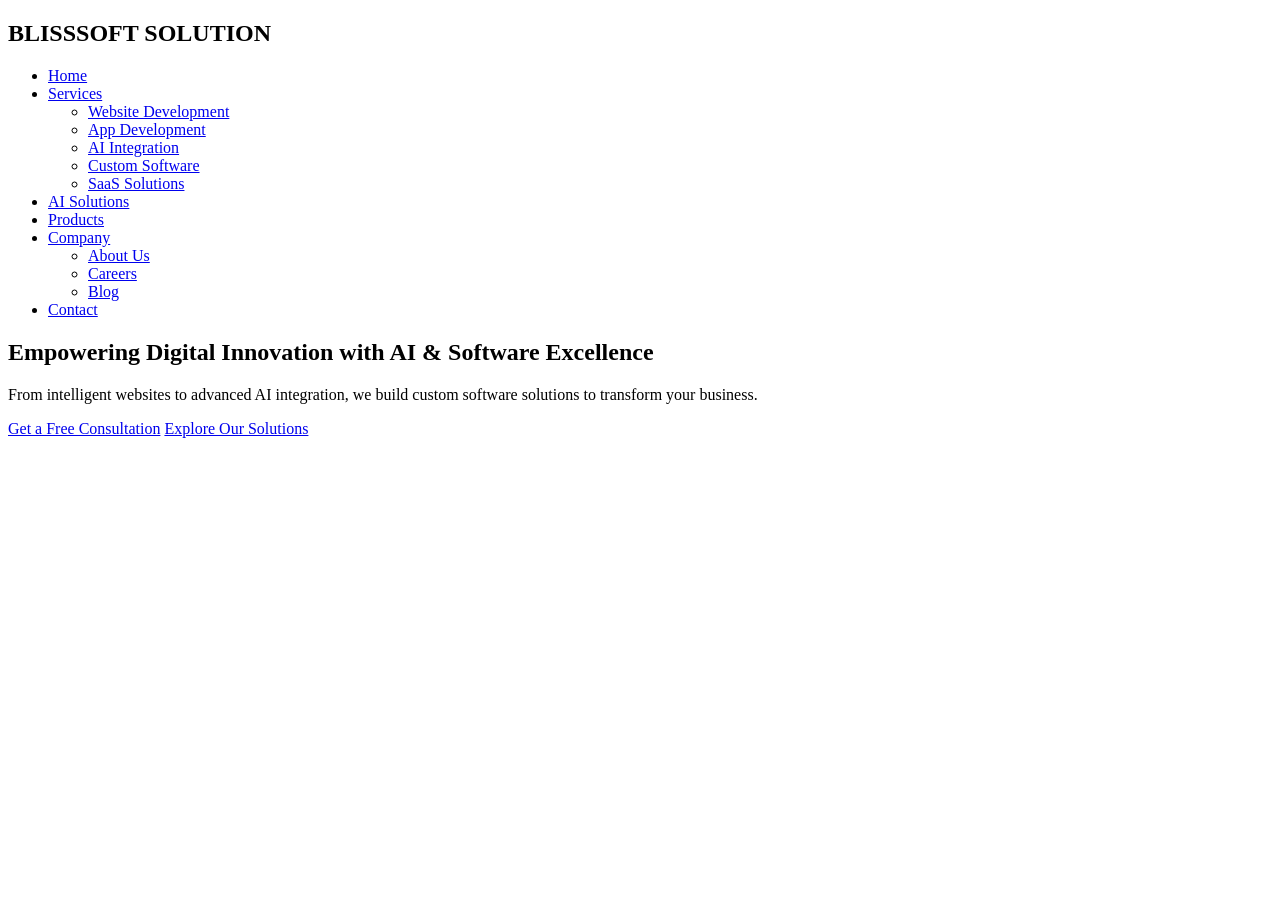
==== index.html @ 02528908 "Rename index3.html to index.html" ====
<!DOCTYPE html>
<html lang="en">
<head>
  <meta charset="UTF-8" />
  <meta name="viewport" content="width=device-width, initial-scale=1.0"/>
  <title>BLISSSOFT SOLUTION</title>
  <link rel="stylesheet" href="style3.css" />
</head>
<body>
  <header>
    <nav class="navbar">
      <div class="logo">
        <!-- Add your logo image here -->
        <h2>BLISSSOFT SOLUTION</h2>
      </div>
      <ul class="nav-links">
        <li><a href="#">Home</a></li>
        <li class="dropdown">
          <a href="#">Services</a>
          <ul class="dropdown-content">
            <li><a href="#">Website Development</a></li>
            <li><a href="#">App Development</a></li>
            <li><a href="#">AI Integration</a></li>
            <li><a href="#">Custom Software</a></li>
            <li><a href="#">SaaS Solutions</a></li>
          </ul>
        </li>
        <li><a href="#">AI Solutions</a></li>
        <li><a href="#">Products</a></li>
        <li class="dropdown">
          <a href="#">Company</a>
          <ul class="dropdown-content">
            <li><a href="#">About Us</a></li>
            <li><a href="#">Careers</a></li>
            <li><a href="#">Blog</a></li>
          </ul>
        </li>
        <li><a href="#">Contact</a></li>
      </ul>
    </nav>
  </header>

  <section class="hero">
    <!-- Add your background image here -->
    <div class="hero-content">
      <h1>Empowering Digital Innovation with AI & Software Excellence</h1>
      <p>From intelligent websites to advanced AI integration, we build custom software solutions to transform your business.</p>
      <div class="hero-buttons">
        <a href="#" class="btn btn-primary">Get a Free Consultation</a>
        <a href="#" class="btn btn-secondary">Explore Our Solutions</a>
      </div>
    </div>
  </section>

  <script src="script3.js"></script>
</body>
</html>
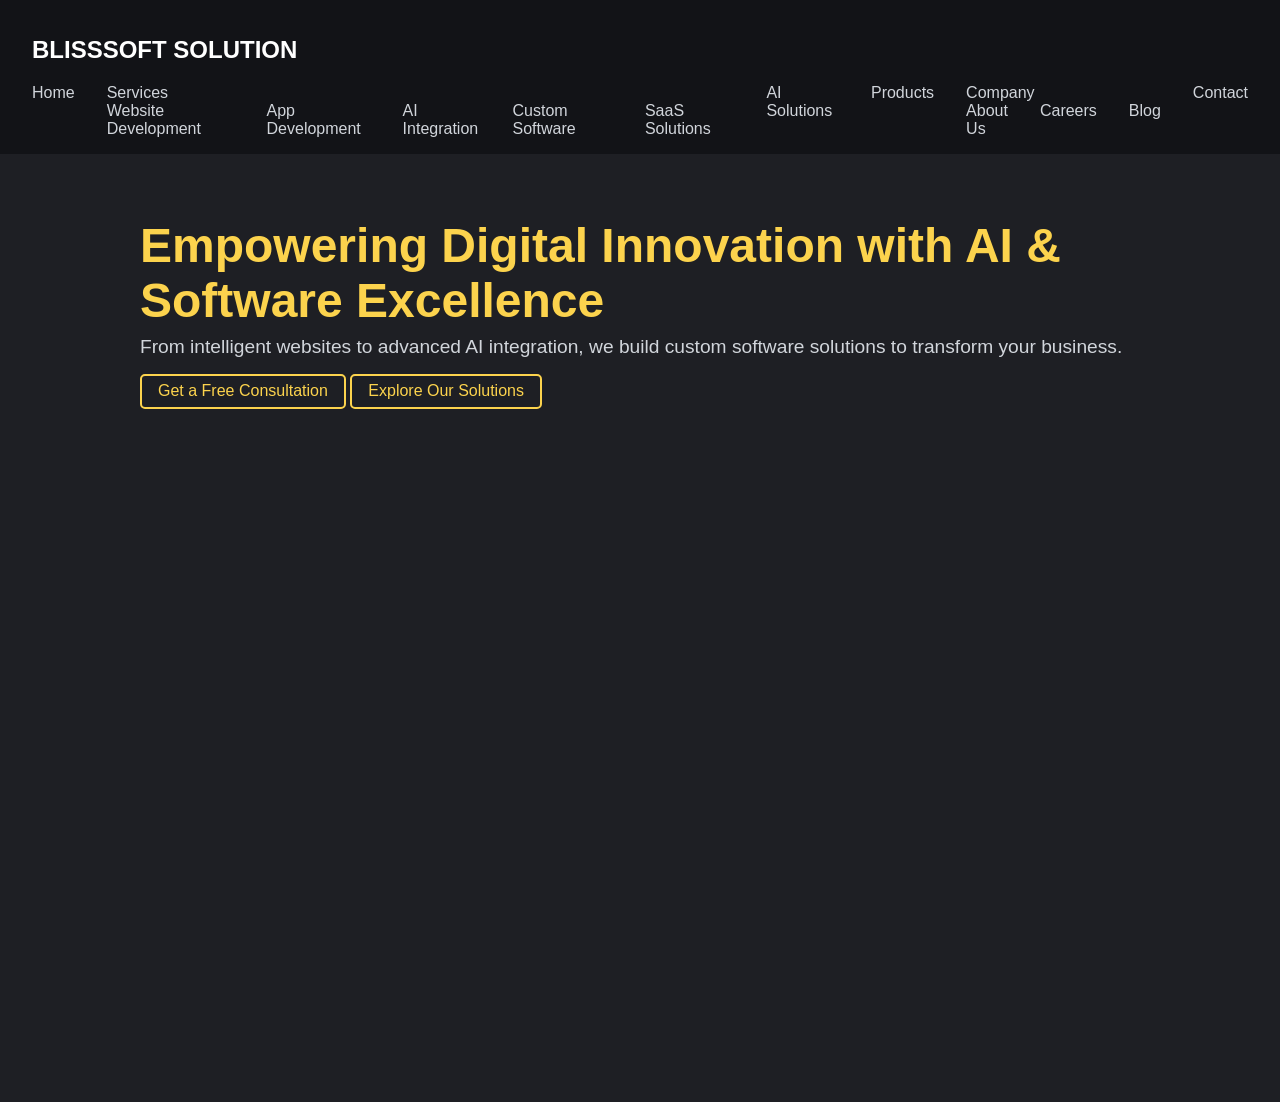
==== commit 1001f77b: "Update index.html" ====
--- a/index.html
+++ b/index.html
@@ -4,7 +4,7 @@
   <meta charset="UTF-8" />
   <meta name="viewport" content="width=device-width, initial-scale=1.0"/>
   <title>BLISSSOFT SOLUTION</title>
-  <link rel="stylesheet" href="style3.css" />
+  <link rel="stylesheet" href="style.css" />
 </head>
 <body>
   <header>
--- a/style.css
+++ b/style.css
@@ -0,0 +1,217 @@
+/* Base */
+body {
+    margin: 0;
+    font-family: 'Segoe UI', sans-serif;
+    background: #1e1f24;
+    color: #fff;
+  }
+  section {
+    padding: 2rem;
+    max-width: 1000px;
+    margin: auto;
+  }
+  
+  /* Header Ring */
+  header {
+    display: flex;
+    align-items: center;
+    justify-content: space-between;
+    padding: 1rem 2rem;
+    background: #121317;
+  }
+  .orbit-container {
+    position: relative;
+    width: 60px;
+    height: 60px;
+    animation: spin 4s linear infinite;
+  }
+  .center {
+    position: absolute;
+    top: 50%;
+    left: 50%;
+    width: 50px;
+    height: 50px;
+    background: url('img/logo.png') center/cover no-repeat;
+    border-radius: 50%;
+    transform: translate(-50%, -50%);
+  }
+  .dot {
+    --angle: calc(90deg * var(--i));
+    position: absolute;
+    top: 50%;
+    left: 50%;
+    width: 8px;
+    height: 8px;
+    background: #fcd34d;
+    border-radius: 50%;
+    transform: rotate(var(--angle)) translateX(25px);
+  }
+  @keyframes spin {
+    from { transform: rotate(0deg); }
+    to   { transform: rotate(360deg); }
+  }
+  
+  /* Nav */
+  nav ul {
+    list-style: none;
+    display: flex;
+    gap: 2rem;
+    margin: 0;
+    padding: 0;
+  }
+  nav a {
+    color: #d1d5db;
+    text-decoration: none;
+    transition: color 0.3s;
+  }
+  nav a:hover {
+    color: #fcd34d;
+  }
+  
+  /* Hero */
+  .hero {
+    position: relative;
+    height: calc(100vh - 80px);
+    display: flex;
+    align-items: flex-start;
+    padding: 4rem 2rem;
+  }
+  .hero-content h1 {
+    font-size: 3rem;
+    color: #fcd34d;
+    margin: 0;
+  }
+  .hero-content p {
+    color: #d1d5db;
+    margin: .5rem 0;
+    font-size: 1.2rem;
+  }
+  .hero-content button {
+    border: 2px solid #fcd34d;
+    background: transparent;
+    padding: .6rem 1.2rem;
+    border-radius: 5px;
+    color: #fcd34d;
+    cursor: pointer;
+  }
+  .hero-content button:hover {
+    background: #fcd34d;
+    color: #1e1f24;
+  }
+  .social-icons {
+    position: absolute;
+    right: 2rem;
+    top: 50%;
+    transform: translateY(-50%);
+    display: flex;
+    flex-direction: column;
+    align-items: center;
+  }
+  .social-icons .line {
+    width: 2px;
+    height: 100px;
+    background: #fcd34d;
+    margin-bottom: 1rem;
+  }
+  .social-icons a img {
+    width: 24px;
+    margin: .5rem 0;
+    filter: invert(100%);
+  }
+  
+  /* About */
+  #about h2 {
+    font-size: 2rem;
+    color: #fcd34d;
+    margin-bottom: .7rem;
+  }
+  #about p {
+    color: #d1d5db;
+    line-height: 1.6;
+  }
+  .highlight {
+    color: #fcd34d;
+    text-decoration: underline;
+    font-weight: bold;
+  }
+  
+  /* Portfolio */
+  .portfolio-grid {
+    display: grid;
+    grid-template-columns: repeat(2, 1fr);
+    gap: 1rem;
+  }
+  .portfolio-box {
+    background: #2c2f36;
+    border-radius: 10px;
+    padding: 1rem;
+    text-align: center;
+  }
+  .portfolio-box img {
+    width: 100%;
+    height: 120px;
+    object-fit: cover;
+    border-radius: 5px;
+    margin-bottom: .5rem;
+  }
+  .btn {
+    display: inline-block;
+    margin-top: .5rem;
+    padding: .4rem 1rem;
+    border: 2px solid #fcd34d;
+    color: #fcd34d;
+    border-radius: 5px;
+    text-decoration: none;
+    transition: background 0.3s;
+  }
+  .btn:hover {
+    background: #fcd34d;
+    color: #1e1f24;
+  }
+  
+  /* Team */
+  .team-grid {
+    display: grid;
+    grid-template-columns: repeat(auto-fit, minmax(200px, 1fr));
+    gap: 1rem;
+  }
+  .team-box {
+    background: #2c2f36;
+    border-radius: 10px;
+    padding: 1rem;
+    text-align: center;
+  }
+  .team-box img {
+    width: 100px;
+    height: 100px;
+    object-fit: cover;
+    border-radius: 50%;
+    margin-bottom: .5rem;
+  }
+  
+  /* Contact Chips */
+  #contact h2 {
+    font-size: 2rem;
+    color: #fcd34d;
+    margin-bottom: .7rem;
+  }
+  .contact-chips {
+    display: flex;
+    justify-content: center;
+    gap: 1rem;
+    flex-wrap: wrap;
+  }
+  .chip {
+    display: inline-flex;
+    align-items: center;
+    gap: .5rem;
+    background: #fcd34d;
+    color: #1e1f24;
+    padding: .6rem 1rem;
+    border-radius: 5px;
+    font-weight: 500;
+  }
+  .chip img {
+    width: 16px;
+    height: 16px;
+  }
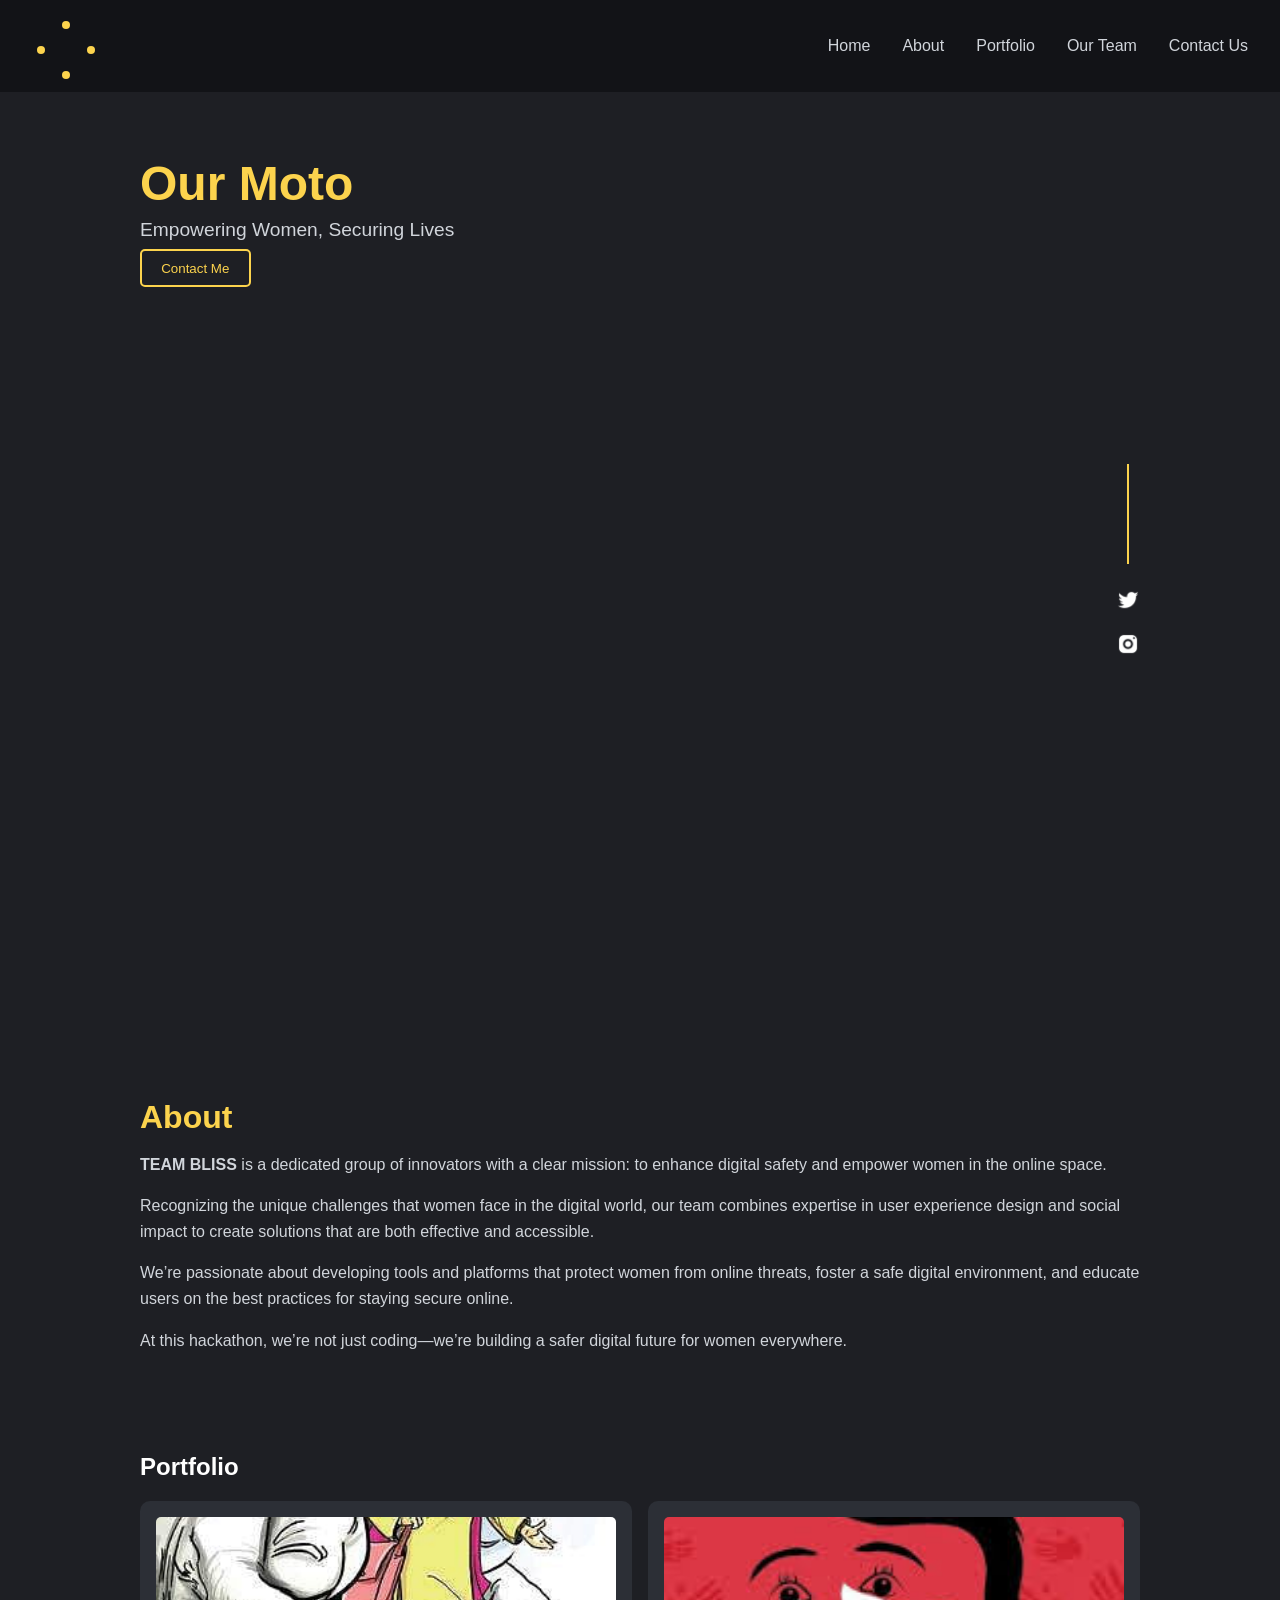
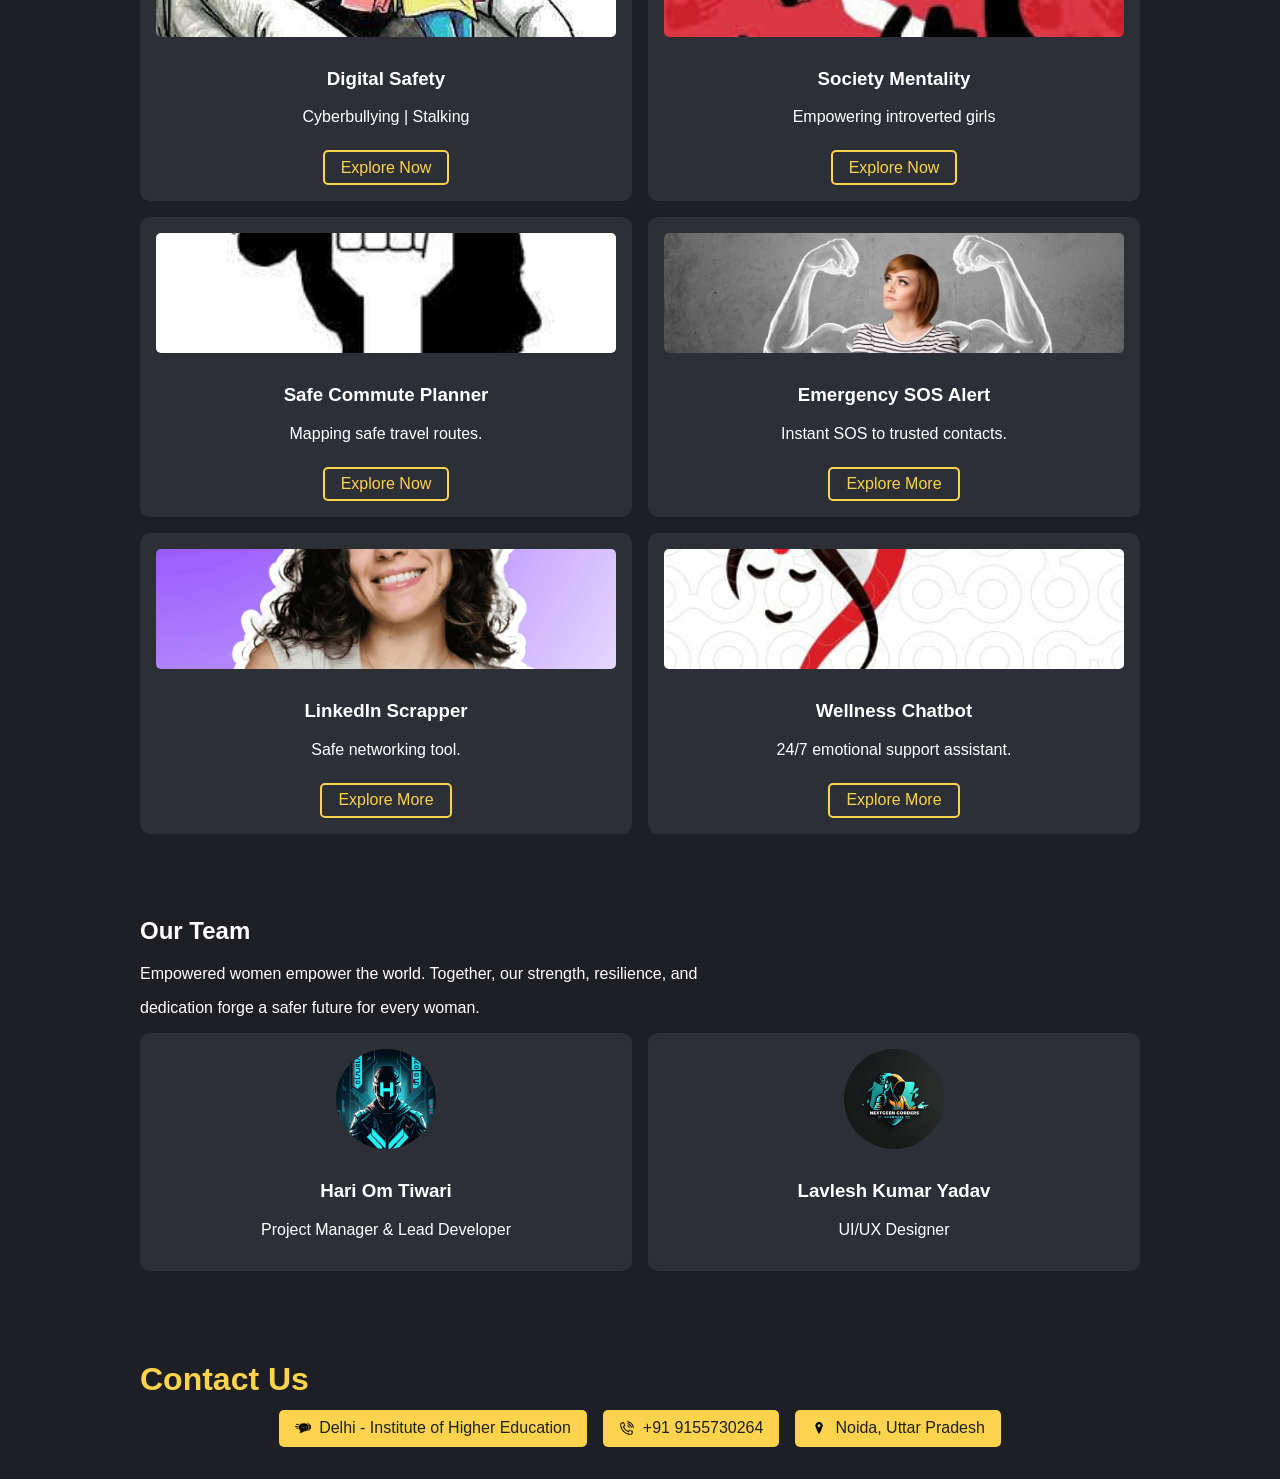
==== commit 9d6df358: "Update index.html" ====
--- a/index.html
+++ b/index.html
@@ -3,55 +3,126 @@
 <head>
   <meta charset="UTF-8" />
   <meta name="viewport" content="width=device-width, initial-scale=1.0"/>
-  <title>BLISSSOFT SOLUTION</title>
+  <title>Team Bliss</title>
   <link rel="stylesheet" href="style.css" />
 </head>
 <body>
+  <!-- Header with rotating ring -->
   <header>
-    <nav class="navbar">
-      <div class="logo">
-        <!-- Add your logo image here -->
-        <h2>BLISSSOFT SOLUTION</h2>
-      </div>
-      <ul class="nav-links">
-        <li><a href="#">Home</a></li>
-        <li class="dropdown">
-          <a href="#">Services</a>
-          <ul class="dropdown-content">
-            <li><a href="#">Website Development</a></li>
-            <li><a href="#">App Development</a></li>
-            <li><a href="#">AI Integration</a></li>
-            <li><a href="#">Custom Software</a></li>
-            <li><a href="#">SaaS Solutions</a></li>
-          </ul>
-        </li>
-        <li><a href="#">AI Solutions</a></li>
-        <li><a href="#">Products</a></li>
-        <li class="dropdown">
-          <a href="#">Company</a>
-          <ul class="dropdown-content">
-            <li><a href="#">About Us</a></li>
-            <li><a href="#">Careers</a></li>
-            <li><a href="#">Blog</a></li>
-          </ul>
-        </li>
-        <li><a href="#">Contact</a></li>
+    <div class="orbit-container">
+      <div class="center"></div>
+      <div class="dot" style="--i:0"></div>
+      <div class="dot" style="--i:1"></div>
+      <div class="dot" style="--i:2"></div>
+      <div class="dot" style="--i:3"></div>
+    </div>
+    <nav>
+      <ul>
+        <li><a href="#home">Home</a></li>
+        <li><a href="#about">About</a></li>
+        <li><a href="#portfolio">Portfolio</a></li>
+        <li><a href="#team">Our Team</a></li>
+        <li><a href="#contact">Contact Us</a></li>
       </ul>
     </nav>
   </header>
 
-  <section class="hero">
-    <!-- Add your background image here -->
+  <!-- Hero Section -->
+  <section class="hero" id="home">
     <div class="hero-content">
-      <h1>Empowering Digital Innovation with AI & Software Excellence</h1>
-      <p>From intelligent websites to advanced AI integration, we build custom software solutions to transform your business.</p>
-      <div class="hero-buttons">
-        <a href="#" class="btn btn-primary">Get a Free Consultation</a>
-        <a href="#" class="btn btn-secondary">Explore Our Solutions</a>
+      <h1>Our Moto</h1>
+      <p>Empowering Women, Securing Lives</p>
+      <button>Contact Me</button>
+    </div>
+    <div class="social-icons">
+      <div class="line"></div>
+      <a href="#"><img src="twitter.png" alt="Twitter"></a>
+      <a href="#"><img src="instragam.png" alt="Instagram"></a>
+    </div>
+</section>
+
+<!-- About -->
+<section id="about">
+  <h2><span class="underline-a">A</span>bout</h2>
+  <p><strong>TEAM BLISS</strong> is a dedicated group of innovators with a clear mission: to enhance digital safety and empower women in the online space.</p>
+  <p>Recognizing the unique challenges that women face in the digital world, our team combines expertise in user experience design and social impact to create solutions that are both effective and accessible.</p>
+  <p>We’re passionate about developing tools and platforms that protect women from online threats, foster a safe digital environment, and educate users on the best practices for staying secure online.</p>
+  <p>At this hackathon, we’re not just coding—we’re building a safer digital future for women everywhere.</p>
+</section>
+
+
+  <!-- Portfolio Section -->
+  <section id="portfolio">
+    <h2>Portfolio</h2>
+    <div class="portfolio-grid">
+      <div class="portfolio-box">
+        <img src="digitalsafety.jpg" alt="Digital Safety">
+        <h3>Digital Safety</h3>
+        <p>Cyberbullying | Stalking</p>
+        <a class="btn" href="https://youtu.be/6oQssKbhGA8?feature=shared" target="_blank">Explore Now</a>
+      </div>
+      <div class="portfolio-box">
+        <img src="societymentality.jpg" alt="Society Mentality">
+        <h3>Society Mentality</h3>
+        <p>Empowering introverted girls</p>
+        <a class="btn" href="https://youtu.be/scvi2EemtDw?feature=shared" target="_blank">Explore Now</a>
+      </div>
+      <div class="portfolio-box">
+        <img src="commuteplanner.jpg" alt="Safe Commute Planner">
+        <h3>Safe Commute Planner</h3>
+        <p>Mapping safe travel routes.</p>
+        <a class="btn" href="https://www.linkedin.com/in/Lavlesh0808yadav" target="_blank">Explore Now</a>
+      </div>
+      <div class="portfolio-box">
+        <img src="emergencyalert.jpg" alt="Emergency SOS Alert">
+        <h3>Emergency SOS Alert</h3>
+        <p>Instant SOS to trusted contacts.</p>
+        <a class="btn" href="#" target="_blank">Explore More</a>
+      </div>
+      <div class="portfolio-box">
+        <img src="linkedinscrapper.jpg" alt="LinkedIn Scrapper">
+        <h3>LinkedIn Scrapper</h3>
+        <p>Safe networking tool.</p>
+        <a class="btn" href="#" target="_blank">Explore More</a>
+      </div>
+      <div class="portfolio-box">
+        <img src="wellnesschatbot.jpg" alt="Wellness Chatbot">
+        <h3>Wellness Chatbot</h3>
+        <p>24/7 emotional support assistant.</p>
+        <a class="btn" href="#" target="_blank">Explore More</a>
       </div>
     </div>
   </section>
 
-  <script src="script3.js"></script>
+  <!-- Team Section -->
+  <section id="team">
+    <h2>Our Team</h2>
+    <h8>Empowered women empower the world. Together, our strength, resilience, and 
+      <p>dedication forge a safer future for every woman.</p></h8>
+    <div class="team-grid">
+      <div class="team-box">
+        <img src="hariomtiwari.jpg" alt="Hari Om Tiwari">
+        <h3>Hari Om Tiwari</h3>
+        <p>Project Manager & Lead Developer</p>
+      </div>
+      <div class="team-box">
+        <img src="lavleshkumar.jpg" alt="Lavlesh Kumar Yadav">
+        <h3>Lavlesh Kumar Yadav</h3>
+        <p>UI/UX Designer</p>
+      </div>
+    </div>
+  </section>
+
+  <!-- Contact Us Section -->
+  <section id="contact">
+    <h2>Contact Us</h2>
+    <div class="contact-chips">
+      <div class="chip"><img src="college.png" alt="College">Delhi - Institute of Higher Education</div>
+      <div class="chip"><img src="contact.png" alt="Phone">+91 9155730264</div>
+      <div class="chip"><img src="loco.png" alt="Location">Noida, Uttar Pradesh</div>
+    </div>
+  </section>
+
+  <script src="script.js"></script>
 </body>
 </html>
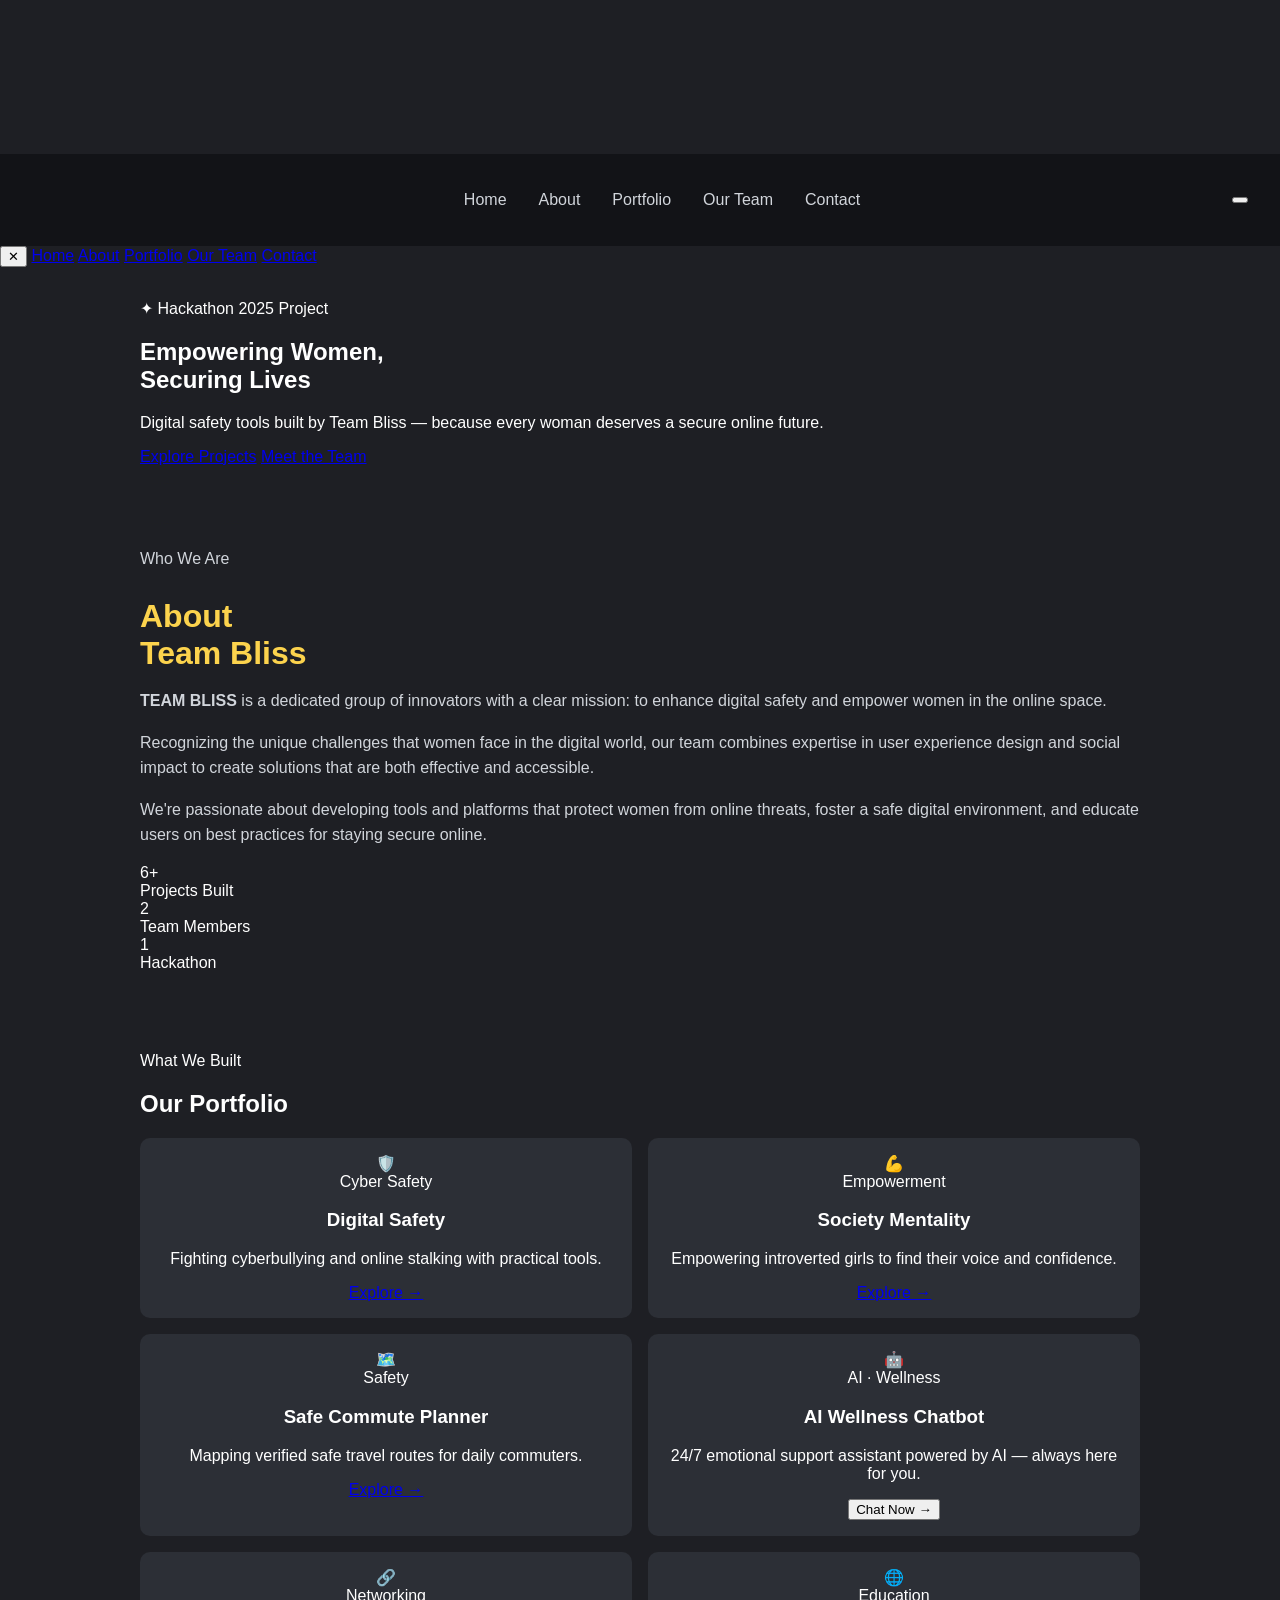
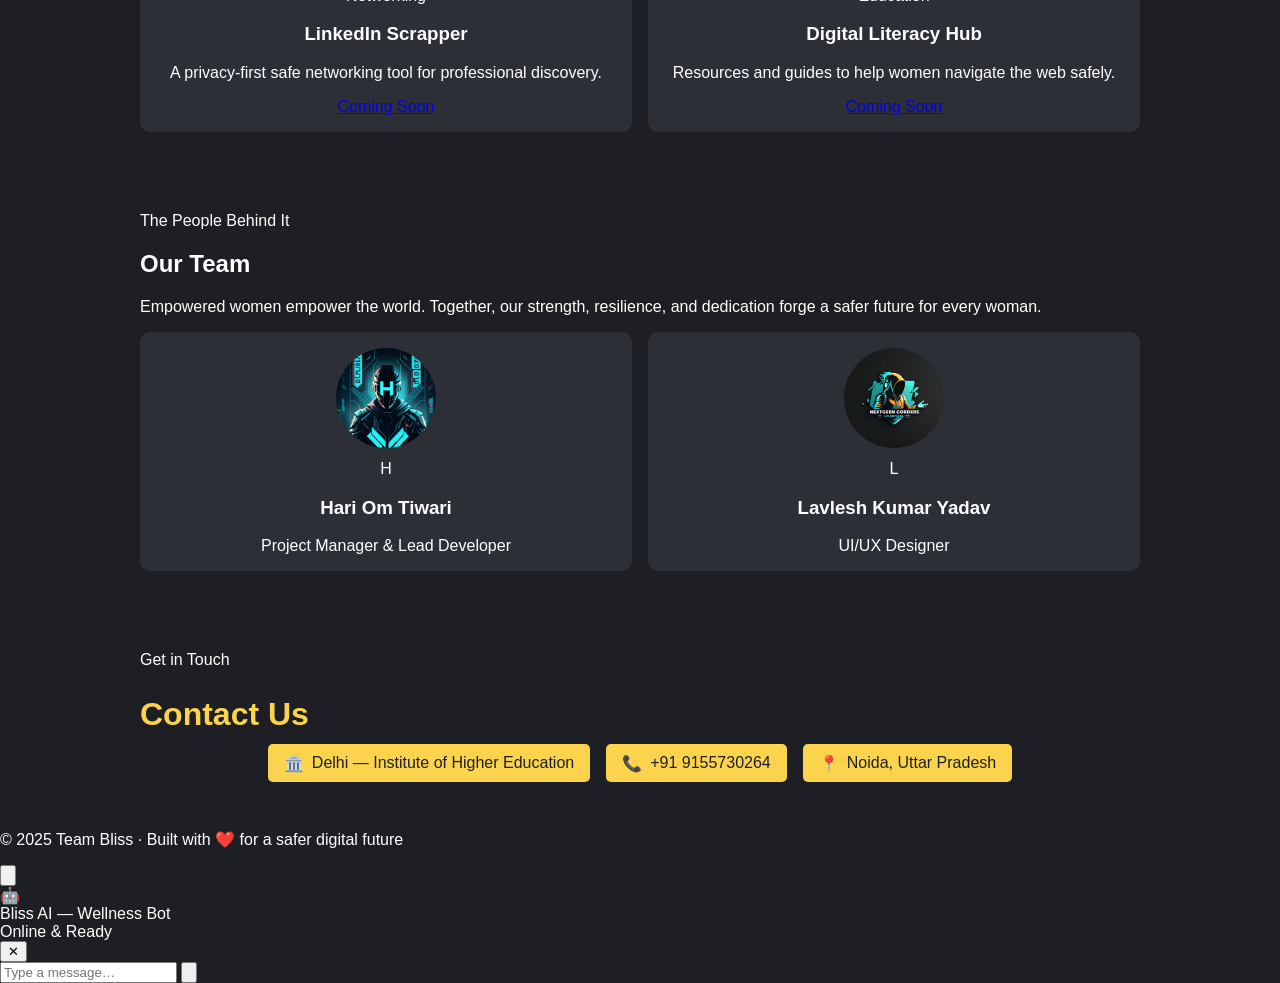
==== commit 3853398c: "Update index.html" ====
--- a/index.html
+++ b/index.html
@@ -4,17 +4,25 @@
   <meta charset="UTF-8" />
   <meta name="viewport" content="width=device-width, initial-scale=1.0"/>
   <title>Team Bliss</title>
+  <link rel="preconnect" href="https://fonts.googleapis.com">
+  <link href="https://fonts.googleapis.com/css2?family=Playfair+Display:wght@700;900&family=DM+Sans:wght@300;400;500;600&display=swap" rel="stylesheet">
   <link rel="stylesheet" href="style.css" />
 </head>
 <body>
-  <!-- Header with rotating ring -->
-  <header>
+
+  <!-- CANVAS BACKGROUND -->
+  <canvas id="bg-canvas"></canvas>
+  <div class="bg-mesh"></div>
+
+  <!-- HEADER -->
+  <header id="main-header">
     <div class="orbit-container">
-      <div class="center"></div>
-      <div class="dot" style="--i:0"></div>
-      <div class="dot" style="--i:1"></div>
-      <div class="dot" style="--i:2"></div>
-      <div class="dot" style="--i:3"></div>
+      <div class="orbit-ring"></div>
+      <div class="center-dot"></div>
+      <div class="orbit-dot"></div>
+      <div class="orbit-dot"></div>
+      <div class="orbit-dot"></div>
+      <div class="orbit-dot"></div>
     </div>
     <nav>
       <ul>
@@ -22,107 +30,212 @@
         <li><a href="#about">About</a></li>
         <li><a href="#portfolio">Portfolio</a></li>
         <li><a href="#team">Our Team</a></li>
-        <li><a href="#contact">Contact Us</a></li>
+        <li><a href="#contact">Contact</a></li>
       </ul>
     </nav>
+    <button class="hamburger" id="hamburger" aria-label="Menu">
+      <span></span><span></span><span></span>
+    </button>
   </header>
 
-  <!-- Hero Section -->
-  <section class="hero" id="home">
-    <div class="hero-content">
-      <h1>Our Moto</h1>
-      <p>Empowering Women, Securing Lives</p>
-      <button>Contact Me</button>
-    </div>
-    <div class="social-icons">
-      <div class="line"></div>
-      <a href="#"><img src="twitter.png" alt="Twitter"></a>
-      <a href="#"><img src="instragam.png" alt="Instagram"></a>
-    </div>
-</section>
-
-<!-- About -->
-<section id="about">
-  <h2><span class="underline-a">A</span>bout</h2>
-  <p><strong>TEAM BLISS</strong> is a dedicated group of innovators with a clear mission: to enhance digital safety and empower women in the online space.</p>
-  <p>Recognizing the unique challenges that women face in the digital world, our team combines expertise in user experience design and social impact to create solutions that are both effective and accessible.</p>
-  <p>We’re passionate about developing tools and platforms that protect women from online threats, foster a safe digital environment, and educate users on the best practices for staying secure online.</p>
-  <p>At this hackathon, we’re not just coding—we’re building a safer digital future for women everywhere.</p>
-</section>
-
-
-  <!-- Portfolio Section -->
+  <!-- MOBILE NAV -->
+  <div class="mobile-nav" id="mobile-nav">
+    <button class="close-btn" id="close-nav">✕</button>
+    <a href="#home"      class="mob-link">Home</a>
+    <a href="#about"     class="mob-link">About</a>
+    <a href="#portfolio" class="mob-link">Portfolio</a>
+    <a href="#team"      class="mob-link">Our Team</a>
+    <a href="#contact"   class="mob-link">Contact</a>
+  </div>
+
+  <!-- HERO -->
+  <section id="home">
+    <div class="hero-particles" id="hero-particles"></div>
+    <div class="hero-inner">
+      <span class="hero-badge">✦ Hackathon 2025 Project</span>
+      <h1>Empowering Women,<br><span>Securing Lives</span></h1>
+      <p class="hero-sub">Digital safety tools built by Team Bliss — because every woman deserves a secure online future.</p>
+      <div class="hero-btns">
+        <a href="#portfolio" class="btn-primary">Explore Projects</a>
+        <a href="#about"     class="btn-outline">Meet the Team</a>
+      </div>
+    </div>
+  </section>
+
+  <div class="section-divider"></div>
+
+  <!-- ABOUT -->
+  <section id="about">
+    <div class="about-left reveal">
+      <p class="section-label">Who We Are</p>
+      <h2 class="section-title"><span class="accent">About</span><br>Team Bliss</h2>
+    </div>
+    <div class="about-right reveal from-right">
+      <p><strong>TEAM BLISS</strong> is a dedicated group of innovators with a clear mission: to enhance digital safety and empower women in the online space.</p>
+      <p>Recognizing the unique challenges that women face in the digital world, our team combines expertise in user experience design and social impact to create solutions that are both effective and accessible.</p>
+      <p>We're passionate about developing tools and platforms that protect women from online threats, foster a safe digital environment, and educate users on best practices for staying secure online.</p>
+      <div class="about-stats stagger-children">
+        <div class="stat-box">
+          <div class="num">6+</div>
+          <div class="lbl">Projects Built</div>
+        </div>
+        <div class="stat-box">
+          <div class="num">2</div>
+          <div class="lbl">Team Members</div>
+        </div>
+        <div class="stat-box">
+          <div class="num">1</div>
+          <div class="lbl">Hackathon</div>
+        </div>
+      </div>
+    </div>
+  </section>
+
+  <div class="section-divider"></div>
+
+  <!-- PORTFOLIO -->
   <section id="portfolio">
-    <h2>Portfolio</h2>
-    <div class="portfolio-grid">
-      <div class="portfolio-box">
-        <img src="digitalsafety.jpg" alt="Digital Safety">
-        <h3>Digital Safety</h3>
-        <p>Cyberbullying | Stalking</p>
-        <a class="btn" href="https://youtu.be/6oQssKbhGA8?feature=shared" target="_blank">Explore Now</a>
-      </div>
-      <div class="portfolio-box">
-        <img src="societymentality.jpg" alt="Society Mentality">
-        <h3>Society Mentality</h3>
-        <p>Empowering introverted girls</p>
-        <a class="btn" href="https://youtu.be/scvi2EemtDw?feature=shared" target="_blank">Explore Now</a>
-      </div>
-      <div class="portfolio-box">
-        <img src="commuteplanner.jpg" alt="Safe Commute Planner">
-        <h3>Safe Commute Planner</h3>
-        <p>Mapping safe travel routes.</p>
-        <a class="btn" href="https://www.linkedin.com/in/Lavlesh0808yadav" target="_blank">Explore Now</a>
-      </div>
-      <div class="portfolio-box">
-        <img src="emergencyalert.jpg" alt="Emergency SOS Alert">
-        <h3>Emergency SOS Alert</h3>
-        <p>Instant SOS to trusted contacts.</p>
-        <a class="btn" href="#" target="_blank">Explore More</a>
-      </div>
-      <div class="portfolio-box">
-        <img src="linkedinscrapper.jpg" alt="LinkedIn Scrapper">
-        <h3>LinkedIn Scrapper</h3>
-        <p>Safe networking tool.</p>
-        <a class="btn" href="#" target="_blank">Explore More</a>
-      </div>
-      <div class="portfolio-box">
-        <img src="wellnesschatbot.jpg" alt="Wellness Chatbot">
-        <h3>Wellness Chatbot</h3>
-        <p>24/7 emotional support assistant.</p>
-        <a class="btn" href="#" target="_blank">Explore More</a>
-      </div>
-    </div>
-  </section>
-
-  <!-- Team Section -->
+    <div class="section-header reveal">
+      <p class="section-label">What We Built</p>
+      <h2 class="section-title">Our <span class="accent">Portfolio</span></h2>
+    </div>
+    <div class="portfolio-grid stagger-children">
+
+      <div class="portfolio-box">
+        <div class="portfolio-img-placeholder">🛡️</div>
+        <div class="portfolio-body">
+          <span class="portfolio-tag">Cyber Safety</span>
+          <h3>Digital Safety</h3>
+          <p>Fighting cyberbullying and online stalking with practical tools.</p>
+          <a class="btn-card" href="https://youtu.be/6oQssKbhGA8?feature=shared" target="_blank">Explore →</a>
+        </div>
+      </div>
+
+      <div class="portfolio-box">
+        <div class="portfolio-img-placeholder">💪</div>
+        <div class="portfolio-body">
+          <span class="portfolio-tag">Empowerment</span>
+          <h3>Society Mentality</h3>
+          <p>Empowering introverted girls to find their voice and confidence.</p>
+          <a class="btn-card" href="https://youtu.be/scvi2EemtDw?feature=shared" target="_blank">Explore →</a>
+        </div>
+      </div>
+
+      <div class="portfolio-box">
+        <div class="portfolio-img-placeholder">🗺️</div>
+        <div class="portfolio-body">
+          <span class="portfolio-tag">Safety</span>
+          <h3>Safe Commute Planner</h3>
+          <p>Mapping verified safe travel routes for daily commuters.</p>
+          <a class="btn-card" href="https://www.linkedin.com/in/Lavlesh0808yadav" target="_blank">Explore →</a>
+        </div>
+      </div>
+
+      <div class="portfolio-box">
+        <div class="portfolio-img-placeholder">🤖</div>
+        <div class="portfolio-body">
+          <span class="portfolio-tag">AI · Wellness</span>
+          <h3>AI Wellness Chatbot</h3>
+          <p>24/7 emotional support assistant powered by AI — always here for you.</p>
+          <button class="btn-card" onclick="openChat()">Chat Now →</button>
+        </div>
+      </div>
+
+      <div class="portfolio-box">
+        <div class="portfolio-img-placeholder">🔗</div>
+        <div class="portfolio-body">
+          <span class="portfolio-tag">Networking</span>
+          <h3>LinkedIn Scrapper</h3>
+          <p>A privacy-first safe networking tool for professional discovery.</p>
+          <a class="btn-card" href="#" target="_blank">Coming Soon</a>
+        </div>
+      </div>
+
+      <div class="portfolio-box">
+        <div class="portfolio-img-placeholder">🌐</div>
+        <div class="portfolio-body">
+          <span class="portfolio-tag">Education</span>
+          <h3>Digital Literacy Hub</h3>
+          <p>Resources and guides to help women navigate the web safely.</p>
+          <a class="btn-card" href="#" target="_blank">Coming Soon</a>
+        </div>
+      </div>
+
+    </div>
+  </section>
+
+  <div class="section-divider"></div>
+
+  <!-- TEAM -->
   <section id="team">
-    <h2>Our Team</h2>
-    <h8>Empowered women empower the world. Together, our strength, resilience, and 
-      <p>dedication forge a safer future for every woman.</p></h8>
-    <div class="team-grid">
+    <p class="section-label reveal">The People Behind It</p>
+    <h2 class="section-title reveal">Our <span class="accent">Team</span></h2>
+    <p class="team-sub reveal from-bottom">Empowered women empower the world. Together, our strength, resilience, and dedication forge a safer future for every woman.</p>
+    <div class="team-grid stagger-children">
       <div class="team-box">
-        <img src="hariomtiwari.jpg" alt="Hari Om Tiwari">
+        <img class="team-avatar" src="hariomtiwari.jpg" alt="Hari Om Tiwari"
+          onerror="this.style.display='none';this.nextElementSibling.style.display='flex'">
+        <div class="team-avatar fallback-avatar">H</div>
         <h3>Hari Om Tiwari</h3>
-        <p>Project Manager & Lead Developer</p>
+        <div class="team-role">Project Manager & Lead Developer</div>
       </div>
       <div class="team-box">
-        <img src="lavleshkumar.jpg" alt="Lavlesh Kumar Yadav">
+        <img class="team-avatar" src="lavleshkumar.jpg" alt="Lavlesh Kumar Yadav"
+          onerror="this.style.display='none';this.nextElementSibling.style.display='flex'">
+        <div class="team-avatar fallback-avatar">L</div>
         <h3>Lavlesh Kumar Yadav</h3>
-        <p>UI/UX Designer</p>
-      </div>
-    </div>
-  </section>
-
-  <!-- Contact Us Section -->
+        <div class="team-role">UI/UX Designer</div>
+      </div>
+    </div>
+  </section>
+
+  <div class="section-divider"></div>
+
+  <!-- CONTACT -->
   <section id="contact">
-    <h2>Contact Us</h2>
-    <div class="contact-chips">
-      <div class="chip"><img src="college.png" alt="College">Delhi - Institute of Higher Education</div>
-      <div class="chip"><img src="contact.png" alt="Phone">+91 9155730264</div>
-      <div class="chip"><img src="loco.png" alt="Location">Noida, Uttar Pradesh</div>
-    </div>
-  </section>
+    <p class="section-label reveal">Get in Touch</p>
+    <h2 class="section-title reveal">Contact <span class="accent">Us</span></h2>
+    <div class="contact-chips stagger-children">
+      <div class="chip"><span class="chip-icon">🏛️</span> Delhi — Institute of Higher Education</div>
+      <div class="chip"><span class="chip-icon">📞</span> +91 9155730264</div>
+      <div class="chip"><span class="chip-icon">📍</span> Noida, Uttar Pradesh</div>
+    </div>
+  </section>
+
+  <!-- FOOTER -->
+  <footer>
+    <p>© 2025 <span>Team Bliss</span> · Built with ❤️ for a safer digital future</p>
+  </footer>
+
+  <!-- CHATBOT TOGGLE BUTTON -->
+  <button id="chat-toggle" aria-label="Open AI Chat" title="Chat with Bliss AI">
+    <svg viewBox="0 0 24 24" fill="none" stroke="#0d0e14" stroke-width="2.2" stroke-linecap="round" stroke-linejoin="round">
+      <path d="M21 15a2 2 0 0 1-2 2H7l-4 4V5a2 2 0 0 1 2-2h14a2 2 0 0 1 2 2z"/>
+    </svg>
+  </button>
+
+  <!-- CHATBOT WINDOW -->
+  <div id="chat-window" role="dialog" aria-label="Bliss AI Chatbot">
+    <div class="chat-header">
+      <div class="chat-avatar">🤖</div>
+      <div>
+        <div class="chat-title">Bliss AI — Wellness Bot</div>
+        <div class="chat-status">Online &amp; Ready</div>
+      </div>
+      <button class="chat-close" id="chat-close-btn">✕</button>
+    </div>
+    <div class="chat-messages" id="chat-messages"></div>
+    <div class="chat-input-area">
+      <input id="chat-input" type="text" placeholder="Type a message…" autocomplete="off" maxlength="500" />
+      <button id="chat-send" aria-label="Send">
+        <svg viewBox="0 0 24 24" fill="none" stroke="#0d0e14" stroke-width="2.5" stroke-linecap="round" stroke-linejoin="round">
+          <line x1="22" y1="2" x2="11" y2="13"/>
+          <polygon points="22 2 15 22 11 13 2 9 22 2"/>
+        </svg>
+      </button>
+    </div>
+  </div>
 
   <script src="script.js"></script>
 </body>
-</html>
+  </html>
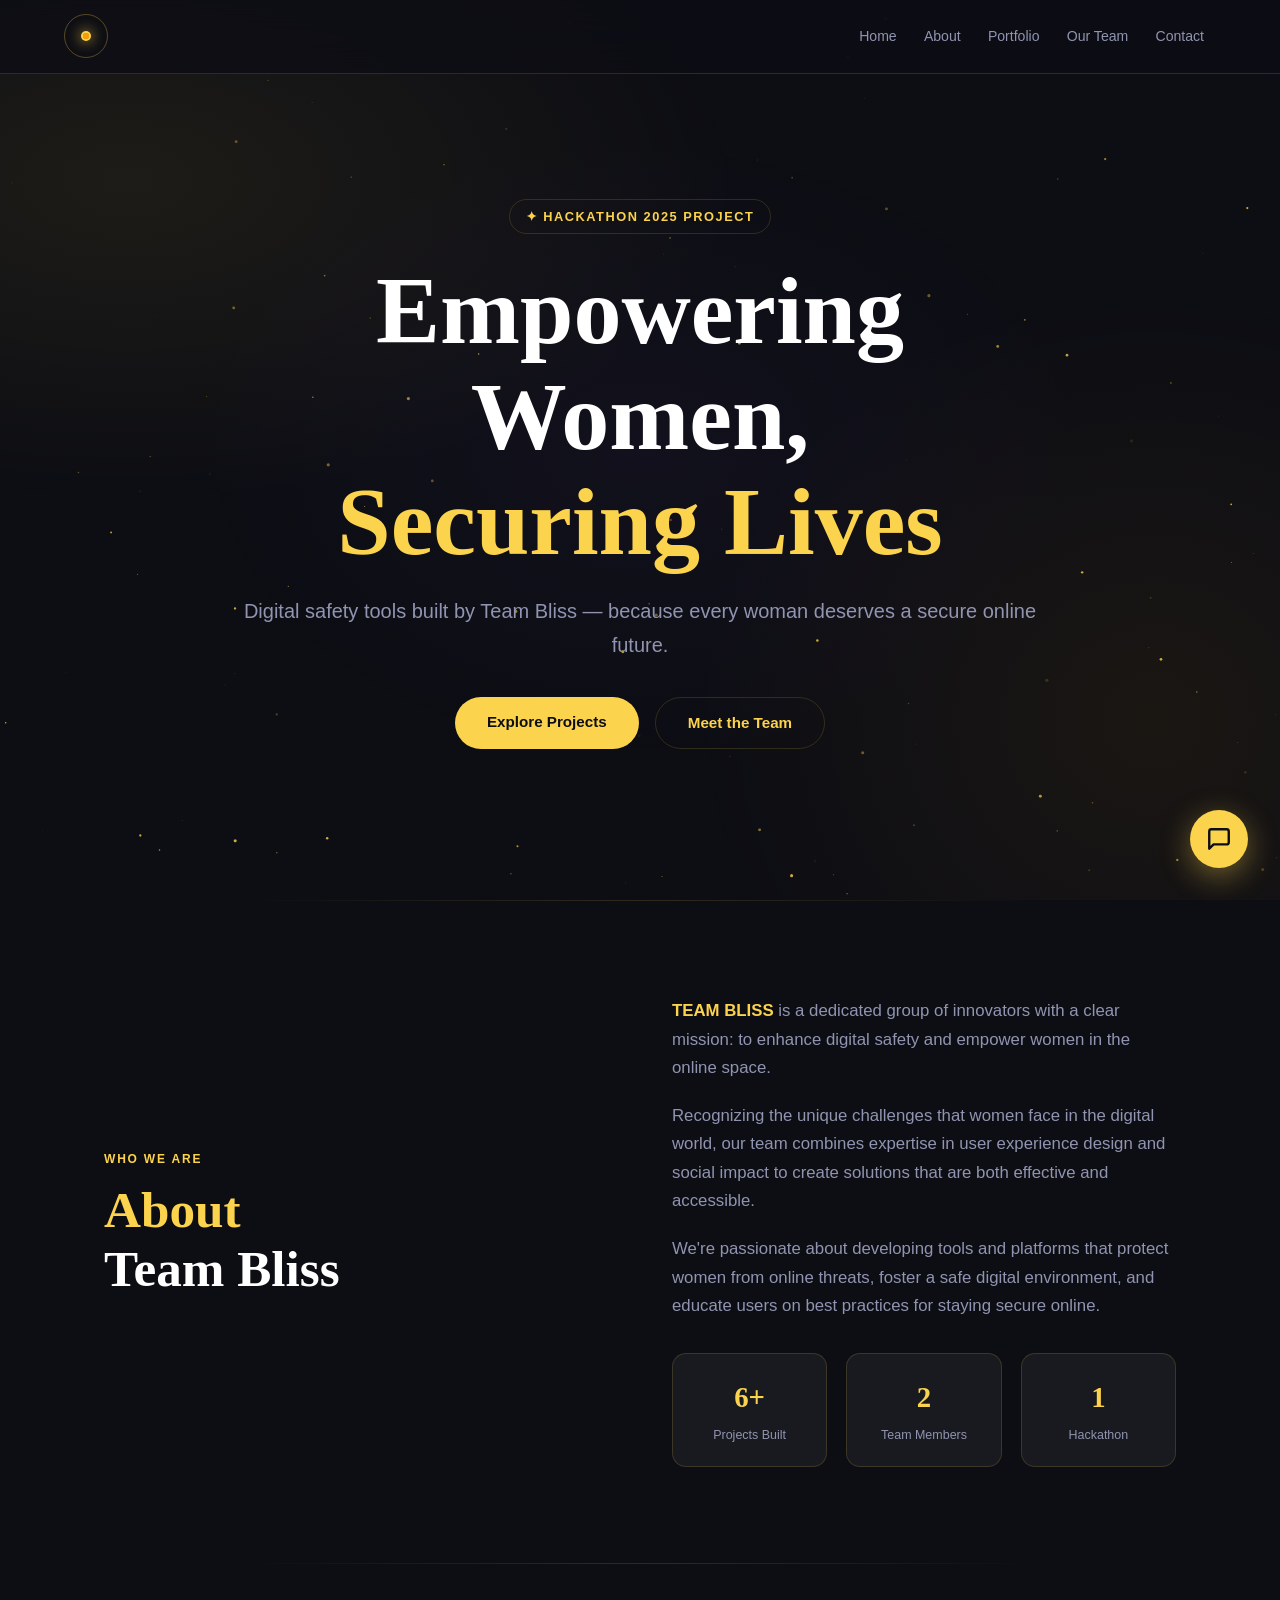
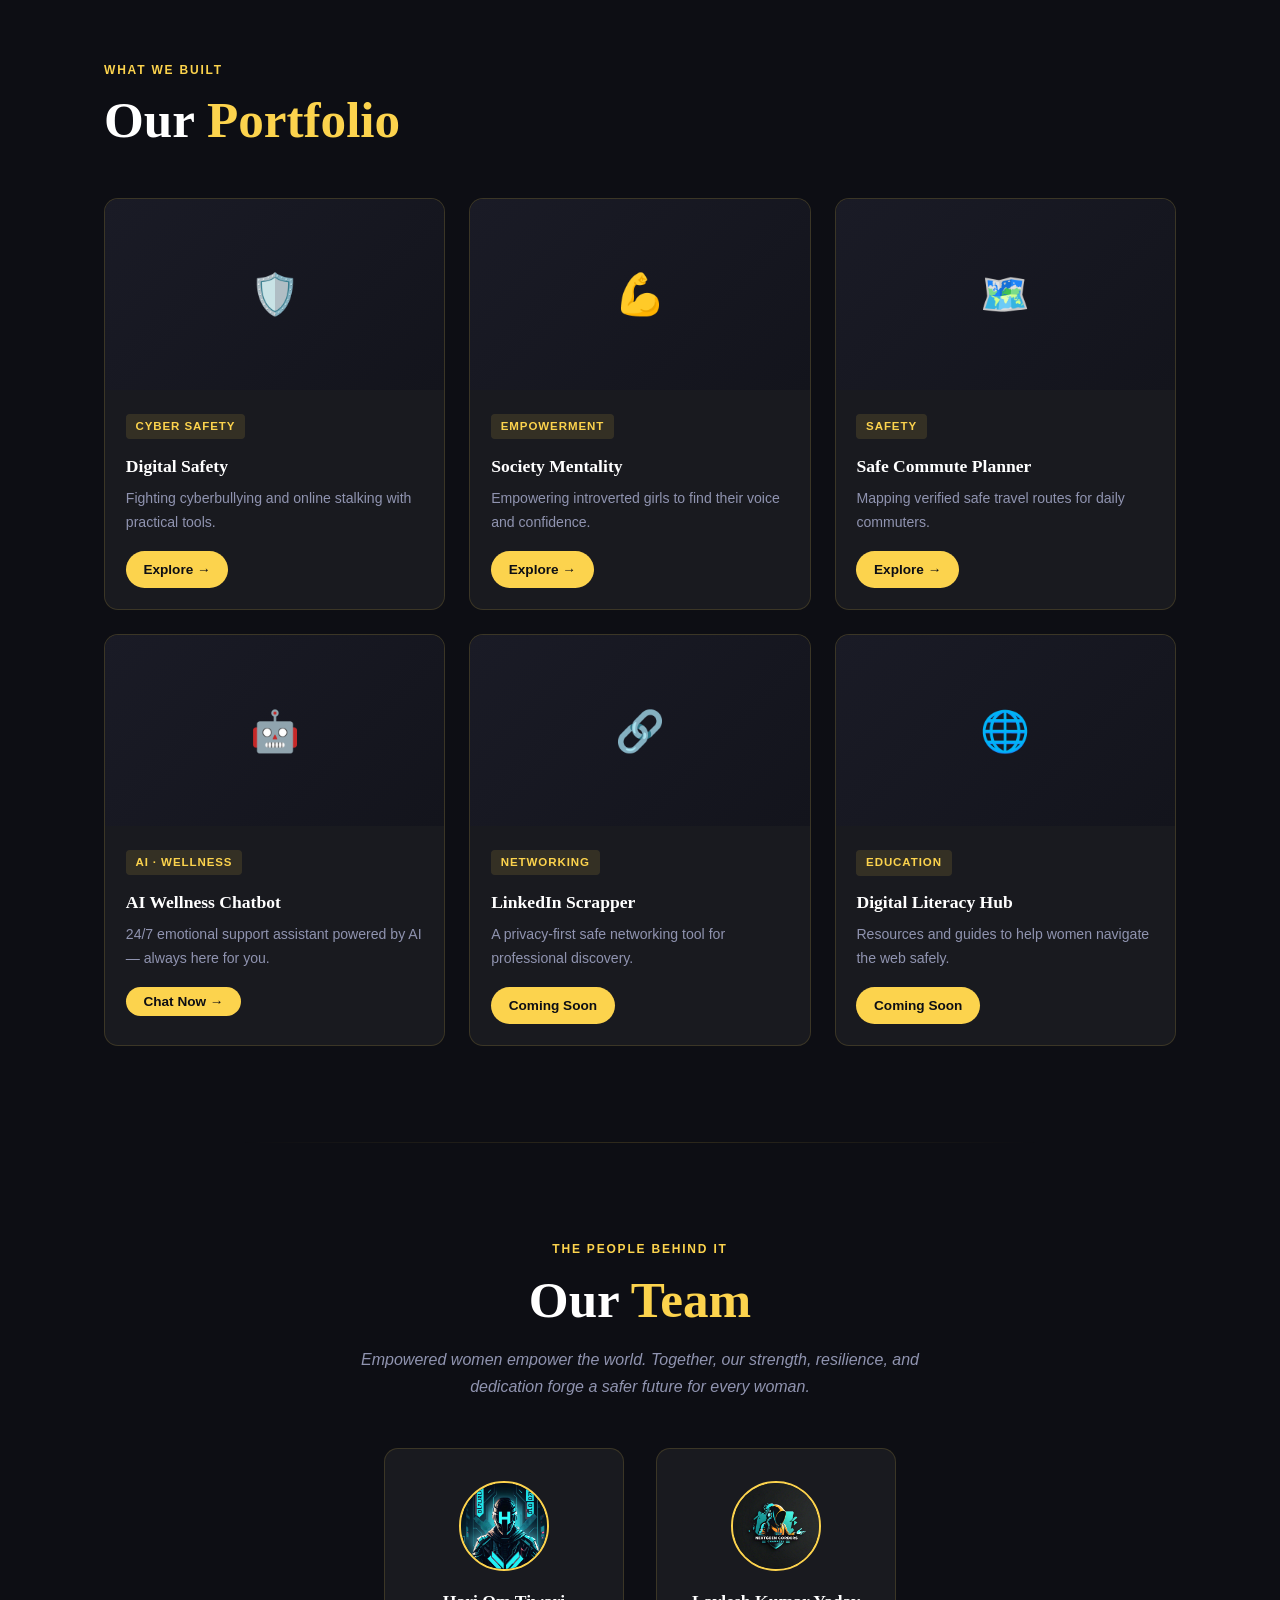
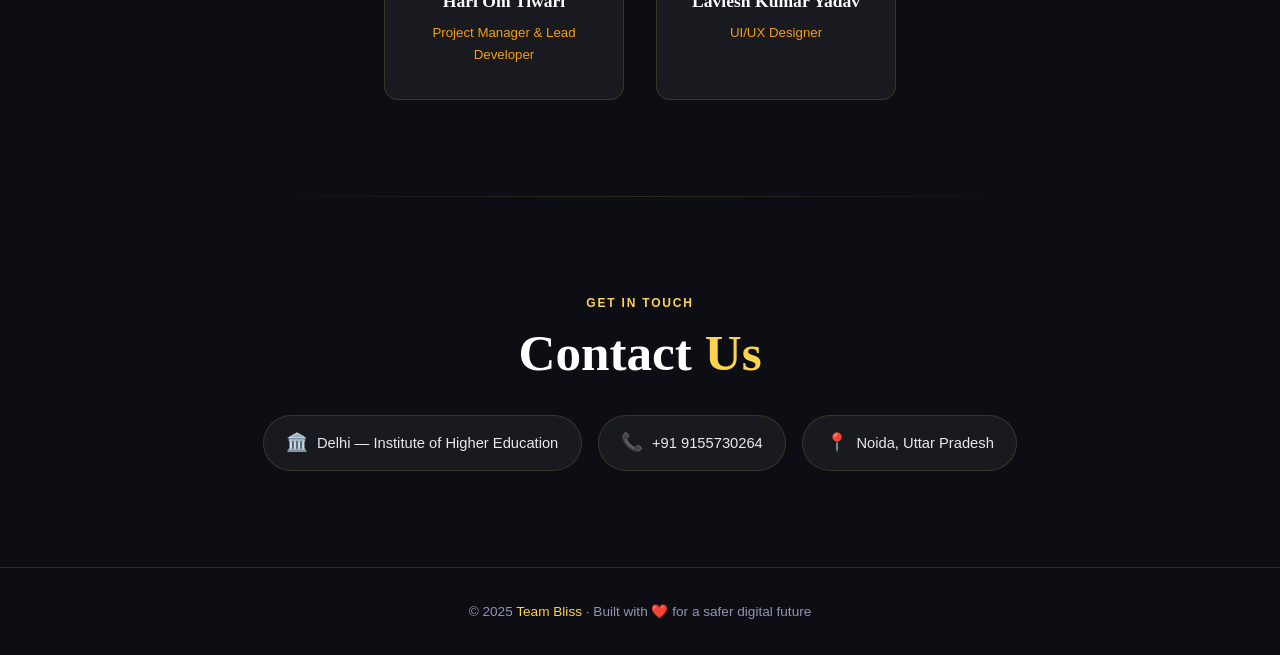
==== commit 79dcd282: "Update index.html" ====
--- a/index.html
+++ b/index.html
@@ -238,4 +238,4 @@
 
   <script src="script.js"></script>
 </body>
-  </html>
+</html>
--- a/style.css
+++ b/style.css
@@ -1,217 +1,936 @@
-/* Base */
+/* ════════════════════════════════════════════
+   VARIABLES & RESET
+════════════════════════════════════════════ */
+:root {
+  --gold:   #fcd34d;
+  --gold2:  #f59e0b;
+  --dark:   #0d0e14;
+  --dark2:  #13141c;
+  --dark3:  #1a1b26;
+  --text:   #e8e9f0;
+  --muted:  #9094b0;
+  --card:   rgba(255, 255, 255, 0.05);
+  --border: rgba(252, 211, 77, 0.15);
+  --radius: 14px;
+  --font-h: 'Playfair Display', serif;
+  --font-b: 'DM Sans', sans-serif;
+}
+
+*, *::before, *::after {
+  box-sizing: border-box;
+  margin: 0;
+  padding: 0;
+}
+
+html { scroll-behavior: smooth; }
+
 body {
-    margin: 0;
-    font-family: 'Segoe UI', sans-serif;
-    background: #1e1f24;
-    color: #fff;
-  }
-  section {
-    padding: 2rem;
-    max-width: 1000px;
-    margin: auto;
-  }
-  
-  /* Header Ring */
-  header {
-    display: flex;
-    align-items: center;
-    justify-content: space-between;
-    padding: 1rem 2rem;
-    background: #121317;
-  }
-  .orbit-container {
-    position: relative;
-    width: 60px;
-    height: 60px;
-    animation: spin 4s linear infinite;
-  }
-  .center {
-    position: absolute;
-    top: 50%;
-    left: 50%;
-    width: 50px;
-    height: 50px;
-    background: url('img/logo.png') center/cover no-repeat;
-    border-radius: 50%;
-    transform: translate(-50%, -50%);
-  }
-  .dot {
-    --angle: calc(90deg * var(--i));
-    position: absolute;
-    top: 50%;
-    left: 50%;
-    width: 8px;
-    height: 8px;
-    background: #fcd34d;
-    border-radius: 50%;
-    transform: rotate(var(--angle)) translateX(25px);
-  }
-  @keyframes spin {
-    from { transform: rotate(0deg); }
-    to   { transform: rotate(360deg); }
-  }
-  
-  /* Nav */
-  nav ul {
-    list-style: none;
-    display: flex;
-    gap: 2rem;
-    margin: 0;
-    padding: 0;
-  }
-  nav a {
-    color: #d1d5db;
-    text-decoration: none;
-    transition: color 0.3s;
-  }
-  nav a:hover {
-    color: #fcd34d;
-  }
-  
-  /* Hero */
-  .hero {
-    position: relative;
-    height: calc(100vh - 80px);
-    display: flex;
-    align-items: flex-start;
-    padding: 4rem 2rem;
-  }
-  .hero-content h1 {
-    font-size: 3rem;
-    color: #fcd34d;
-    margin: 0;
-  }
-  .hero-content p {
-    color: #d1d5db;
-    margin: .5rem 0;
-    font-size: 1.2rem;
-  }
-  .hero-content button {
-    border: 2px solid #fcd34d;
-    background: transparent;
-    padding: .6rem 1.2rem;
-    border-radius: 5px;
-    color: #fcd34d;
-    cursor: pointer;
-  }
-  .hero-content button:hover {
-    background: #fcd34d;
-    color: #1e1f24;
-  }
-  .social-icons {
-    position: absolute;
-    right: 2rem;
-    top: 50%;
-    transform: translateY(-50%);
-    display: flex;
-    flex-direction: column;
-    align-items: center;
-  }
-  .social-icons .line {
-    width: 2px;
-    height: 100px;
-    background: #fcd34d;
-    margin-bottom: 1rem;
-  }
-  .social-icons a img {
-    width: 24px;
-    margin: .5rem 0;
-    filter: invert(100%);
-  }
-  
-  /* About */
-  #about h2 {
-    font-size: 2rem;
-    color: #fcd34d;
-    margin-bottom: .7rem;
-  }
-  #about p {
-    color: #d1d5db;
-    line-height: 1.6;
-  }
-  .highlight {
-    color: #fcd34d;
-    text-decoration: underline;
-    font-weight: bold;
-  }
-  
-  /* Portfolio */
-  .portfolio-grid {
-    display: grid;
-    grid-template-columns: repeat(2, 1fr);
-    gap: 1rem;
-  }
-  .portfolio-box {
-    background: #2c2f36;
-    border-radius: 10px;
-    padding: 1rem;
-    text-align: center;
-  }
-  .portfolio-box img {
-    width: 100%;
-    height: 120px;
-    object-fit: cover;
-    border-radius: 5px;
-    margin-bottom: .5rem;
-  }
-  .btn {
-    display: inline-block;
-    margin-top: .5rem;
-    padding: .4rem 1rem;
-    border: 2px solid #fcd34d;
-    color: #fcd34d;
-    border-radius: 5px;
-    text-decoration: none;
-    transition: background 0.3s;
-  }
-  .btn:hover {
-    background: #fcd34d;
-    color: #1e1f24;
-  }
-  
-  /* Team */
-  .team-grid {
-    display: grid;
-    grid-template-columns: repeat(auto-fit, minmax(200px, 1fr));
-    gap: 1rem;
-  }
-  .team-box {
-    background: #2c2f36;
-    border-radius: 10px;
-    padding: 1rem;
-    text-align: center;
-  }
-  .team-box img {
-    width: 100px;
-    height: 100px;
-    object-fit: cover;
-    border-radius: 50%;
-    margin-bottom: .5rem;
-  }
-  
-  /* Contact Chips */
-  #contact h2 {
-    font-size: 2rem;
-    color: #fcd34d;
-    margin-bottom: .7rem;
-  }
-  .contact-chips {
-    display: flex;
-    justify-content: center;
-    gap: 1rem;
-    flex-wrap: wrap;
-  }
-  .chip {
-    display: inline-flex;
-    align-items: center;
-    gap: .5rem;
-    background: #fcd34d;
-    color: #1e1f24;
-    padding: .6rem 1rem;
-    border-radius: 5px;
-    font-weight: 500;
-  }
-  .chip img {
-    width: 16px;
-    height: 16px;
-  }+  font-family: var(--font-b);
+  background: var(--dark);
+  color: var(--text);
+  overflow-x: hidden;
+  line-height: 1.7;
+}
+
+/* ════════════════════════════════════════════
+   ANIMATED BACKGROUND
+════════════════════════════════════════════ */
+#bg-canvas {
+  position: fixed;
+  inset: 0;
+  z-index: 0;
+  pointer-events: none;
+}
+
+.bg-mesh {
+  position: fixed;
+  inset: 0;
+  z-index: 0;
+  pointer-events: none;
+  background:
+    radial-gradient(ellipse 80% 60% at 10% 20%, rgba(252, 211, 77, 0.07) 0%, transparent 60%),
+    radial-gradient(ellipse 60% 80% at 90% 80%, rgba(245, 158, 11, 0.06) 0%, transparent 60%),
+    radial-gradient(ellipse 50% 50% at 50% 50%, rgba(139, 92, 246, 0.04) 0%, transparent 70%);
+  animation: meshFloat 12s ease-in-out infinite alternate;
+}
+
+@keyframes meshFloat {
+  0%   { transform: scale(1) translateY(0); }
+  100% { transform: scale(1.04) translateY(-20px); }
+}
+
+section, header, footer {
+  position: relative;
+  z-index: 1;
+}
+
+/* ════════════════════════════════════════════
+   HEADER
+════════════════════════════════════════════ */
+header {
+  position: fixed;
+  top: 0; left: 0; right: 0;
+  display: flex;
+  align-items: center;
+  justify-content: space-between;
+  padding: 0.9rem 5%;
+  background: rgba(13, 14, 20, 0.85);
+  backdrop-filter: blur(20px);
+  border-bottom: 1px solid var(--border);
+  z-index: 100;
+  transition: all 0.3s ease;
+}
+
+header.scrolled {
+  padding: 0.6rem 5%;
+  background: rgba(13, 14, 20, 0.97);
+}
+
+/* Orbit Logo */
+.orbit-container {
+  position: relative;
+  width: 44px;
+  height: 44px;
+  flex-shrink: 0;
+}
+
+.orbit-ring {
+  position: absolute;
+  inset: 0;
+  border-radius: 50%;
+  border: 1.5px solid rgba(252, 211, 77, 0.3);
+  animation: spinRing 8s linear infinite;
+}
+
+@keyframes spinRing {
+  to { transform: rotate(360deg); }
+}
+
+.center-dot {
+  position: absolute;
+  top: 50%; left: 50%;
+  transform: translate(-50%, -50%);
+  width: 10px; height: 10px;
+  border-radius: 50%;
+  background: var(--gold);
+  box-shadow: 0 0 14px var(--gold);
+}
+
+.orbit-dot {
+  position: absolute;
+  width: 6px; height: 6px;
+  border-radius: 50%;
+  background: var(--gold2);
+  top: 50%; left: 50%;
+  margin-top: -3px;
+  margin-left: -3px;
+}
+
+.orbit-dot:nth-child(3) { animation: orbit3 6s linear infinite; }
+.orbit-dot:nth-child(4) { animation: orbit4 7s linear infinite; }
+.orbit-dot:nth-child(5) { animation: orbit5 5s linear infinite; }
+.orbit-dot:nth-child(6) { animation: orbit6 9s linear infinite; }
+
+@keyframes orbit3 {
+  from { transform: rotate(0deg)   translateX(18px); }
+  to   { transform: rotate(360deg) translateX(18px); }
+}
+@keyframes orbit4 {
+  from { transform: rotate(90deg)  translateX(18px); }
+  to   { transform: rotate(450deg) translateX(18px); }
+}
+@keyframes orbit5 {
+  from { transform: rotate(180deg) translateX(18px); }
+  to   { transform: rotate(540deg) translateX(18px); }
+}
+@keyframes orbit6 {
+  from { transform: rotate(270deg) translateX(18px); }
+  to   { transform: rotate(630deg) translateX(18px); }
+}
+
+/* Nav Links */
+nav ul {
+  list-style: none;
+  display: flex;
+  gap: 0.2rem;
+  align-items: center;
+}
+
+nav a {
+  font-family: var(--font-b);
+  font-size: 0.88rem;
+  font-weight: 500;
+  color: var(--muted);
+  text-decoration: none;
+  padding: 0.4rem 0.75rem;
+  border-radius: 8px;
+  transition: color 0.25s, background 0.25s;
+}
+
+nav a:hover {
+  color: var(--gold);
+  background: rgba(252, 211, 77, 0.08);
+}
+
+/* Hamburger */
+.hamburger {
+  display: none;
+  flex-direction: column;
+  gap: 5px;
+  cursor: pointer;
+  padding: 0.5rem;
+  border: none;
+  background: transparent;
+}
+
+.hamburger span {
+  display: block;
+  width: 24px; height: 2px;
+  background: var(--gold);
+  border-radius: 2px;
+  transition: all 0.3s ease;
+}
+
+.hamburger.open span:nth-child(1) { transform: rotate(45deg) translate(5px, 5px); }
+.hamburger.open span:nth-child(2) { opacity: 0; }
+.hamburger.open span:nth-child(3) { transform: rotate(-45deg) translate(5px, -5px); }
+
+/* Mobile Nav Overlay */
+.mobile-nav {
+  display: none;
+  position: fixed;
+  top: 0; left: 0; right: 0; bottom: 0;
+  background: rgba(13, 14, 20, 0.98);
+  z-index: 99;
+  flex-direction: column;
+  align-items: center;
+  justify-content: center;
+  gap: 2rem;
+}
+
+.mobile-nav.open { display: flex; }
+
+.mobile-nav a {
+  font-family: var(--font-h);
+  font-size: 2rem;
+  color: var(--text);
+  text-decoration: none;
+  transition: color 0.25s;
+}
+
+.mobile-nav a:hover { color: var(--gold); }
+
+.mobile-nav .close-btn {
+  position: absolute;
+  top: 1.5rem; right: 1.5rem;
+  background: none;
+  border: none;
+  color: var(--gold);
+  font-size: 2rem;
+  cursor: pointer;
+}
+
+/* ════════════════════════════════════════════
+   HERO
+════════════════════════════════════════════ */
+#home {
+  min-height: 100vh;
+  display: flex;
+  align-items: center;
+  justify-content: center;
+  padding: 7rem 5% 4rem;
+  text-align: center;
+  overflow: hidden;
+  position: relative;
+}
+
+.hero-particles {
+  position: absolute;
+  inset: 0;
+  pointer-events: none;
+  overflow: hidden;
+}
+
+.hero-particles span {
+  position: absolute;
+  width: 3px; height: 3px;
+  border-radius: 50%;
+  background: var(--gold);
+  opacity: 0;
+  animation: particleFloat var(--dur, 8s) var(--del, 0s) ease-in-out infinite;
+}
+
+@keyframes particleFloat {
+  0%   { opacity: 0; transform: translateY(100vh) scale(0); }
+  10%  { opacity: 0.6; }
+  90%  { opacity: 0.3; }
+  100% { opacity: 0; transform: translateY(-20vh) scale(1.5); }
+}
+
+.hero-inner { max-width: 800px; }
+
+.hero-badge {
+  display: inline-block;
+  font-size: 0.8rem;
+  font-weight: 600;
+  letter-spacing: 0.12em;
+  text-transform: uppercase;
+  color: var(--gold);
+  border: 1px solid var(--border);
+  padding: 0.35rem 1rem;
+  border-radius: 50px;
+  margin-bottom: 1.5rem;
+  animation: fadeUp 0.8s ease both;
+}
+
+.hero-inner h1 {
+  font-family: var(--font-h);
+  font-size: clamp(2.8rem, 8vw, 6rem);
+  line-height: 1.1;
+  color: #fff;
+  animation: fadeUp 0.8s 0.15s ease both;
+}
+
+.hero-inner h1 span { color: var(--gold); }
+
+.hero-sub {
+  font-size: clamp(1rem, 2.5vw, 1.25rem);
+  color: var(--muted);
+  margin: 1.2rem 0 2.2rem;
+  animation: fadeUp 0.8s 0.3s ease both;
+}
+
+.hero-btns {
+  display: flex;
+  gap: 1rem;
+  justify-content: center;
+  flex-wrap: wrap;
+  animation: fadeUp 0.8s 0.45s ease both;
+}
+
+@keyframes fadeUp {
+  from { opacity: 0; transform: translateY(30px); }
+  to   { opacity: 1; transform: none; }
+}
+
+/* ════════════════════════════════════════════
+   BUTTONS
+════════════════════════════════════════════ */
+.btn-primary {
+  padding: 0.75rem 2rem;
+  background: var(--gold);
+  color: #0d0e14;
+  font-weight: 700;
+  font-size: 0.95rem;
+  border: none;
+  border-radius: 50px;
+  cursor: pointer;
+  transition: transform 0.2s, box-shadow 0.2s;
+  text-decoration: none;
+  display: inline-block;
+}
+
+.btn-primary:hover {
+  transform: translateY(-3px);
+  box-shadow: 0 12px 35px rgba(252, 211, 77, 0.4);
+}
+
+.btn-outline {
+  padding: 0.75rem 2rem;
+  background: transparent;
+  color: var(--gold);
+  font-weight: 600;
+  font-size: 0.95rem;
+  border: 1.5px solid var(--border);
+  border-radius: 50px;
+  cursor: pointer;
+  transition: all 0.2s;
+  text-decoration: none;
+  display: inline-block;
+}
+
+.btn-outline:hover {
+  background: rgba(252, 211, 77, 0.08);
+  border-color: var(--gold);
+}
+
+/* ════════════════════════════════════════════
+   SHARED SECTION STYLES
+════════════════════════════════════════════ */
+section { padding: 6rem 5%; }
+
+.section-label {
+  font-size: 0.75rem;
+  font-weight: 700;
+  letter-spacing: 0.15em;
+  text-transform: uppercase;
+  color: var(--gold);
+  margin-bottom: 0.7rem;
+}
+
+.section-title {
+  font-family: var(--font-h);
+  font-size: clamp(2rem, 5vw, 3.2rem);
+  color: #fff;
+  line-height: 1.15;
+  margin-bottom: 1rem;
+}
+
+.section-title .accent { color: var(--gold); }
+
+.section-divider {
+  height: 1px;
+  background: linear-gradient(90deg, transparent, var(--border), transparent);
+  max-width: 800px;
+  margin: 0 auto;
+  position: relative;
+  z-index: 1;
+}
+
+/* ════════════════════════════════════════════
+   SCROLL REVEAL ANIMATIONS
+════════════════════════════════════════════ */
+.reveal {
+  opacity: 0;
+  transform: translateX(-60px);
+  transition: opacity 0.7s ease, transform 0.7s ease;
+}
+
+.reveal.from-right  { transform: translateX(60px); }
+.reveal.from-bottom { transform: translateY(50px); }
+.reveal.visible     { opacity: 1; transform: none; }
+
+.stagger-children > * {
+  opacity: 0;
+  transform: translateY(30px);
+  transition: opacity 0.6s ease, transform 0.6s ease;
+}
+
+.stagger-children.visible > *:nth-child(1) { opacity: 1; transform: none; transition-delay: 0.05s; }
+.stagger-children.visible > *:nth-child(2) { opacity: 1; transform: none; transition-delay: 0.15s; }
+.stagger-children.visible > *:nth-child(3) { opacity: 1; transform: none; transition-delay: 0.25s; }
+.stagger-children.visible > *:nth-child(4) { opacity: 1; transform: none; transition-delay: 0.35s; }
+.stagger-children.visible > *:nth-child(5) { opacity: 1; transform: none; transition-delay: 0.45s; }
+.stagger-children.visible > *:nth-child(6) { opacity: 1; transform: none; transition-delay: 0.55s; }
+
+/* ════════════════════════════════════════════
+   ABOUT SECTION
+════════════════════════════════════════════ */
+#about {
+  display: grid;
+  grid-template-columns: 1fr 1fr;
+  gap: 4rem;
+  align-items: center;
+  max-width: 1200px;
+  margin: 0 auto;
+}
+
+.about-right p {
+  color: var(--muted);
+  margin-bottom: 1.2rem;
+  font-size: 1.05rem;
+}
+
+.about-right p strong {
+  color: var(--gold);
+  font-weight: 700;
+}
+
+.about-stats {
+  display: grid;
+  grid-template-columns: repeat(3, 1fr);
+  gap: 1.2rem;
+  margin-top: 2rem;
+}
+
+.stat-box {
+  background: var(--card);
+  border: 1px solid var(--border);
+  border-radius: var(--radius);
+  padding: 1.2rem;
+  text-align: center;
+  transition: transform 0.3s, border-color 0.3s;
+}
+
+.stat-box:hover {
+  transform: translateY(-4px);
+  border-color: var(--gold);
+}
+
+.stat-box .num {
+  font-family: var(--font-h);
+  font-size: 1.8rem;
+  color: var(--gold);
+  font-weight: 900;
+}
+
+.stat-box .lbl {
+  font-size: 0.78rem;
+  color: var(--muted);
+  margin-top: 0.2rem;
+}
+
+/* ════════════════════════════════════════════
+   PORTFOLIO SECTION
+════════════════════════════════════════════ */
+#portfolio {
+  max-width: 1200px;
+  margin: 0 auto;
+  padding-left: 5%;
+  padding-right: 5%;
+}
+
+#portfolio .section-header { margin-bottom: 3rem; }
+
+.portfolio-grid {
+  display: grid;
+  grid-template-columns: repeat(3, 1fr);
+  gap: 1.5rem;
+}
+
+.portfolio-box {
+  background: var(--card);
+  border: 1px solid var(--border);
+  border-radius: var(--radius);
+  overflow: hidden;
+  transition: transform 0.4s ease, box-shadow 0.4s ease, border-color 0.3s;
+}
+
+.portfolio-box:hover {
+  transform: translateY(-8px);
+  box-shadow: 0 24px 60px rgba(0, 0, 0, 0.5);
+  border-color: rgba(252, 211, 77, 0.5);
+}
+
+.portfolio-img-placeholder {
+  width: 100%;
+  aspect-ratio: 16 / 9;
+  background: linear-gradient(135deg, var(--dark3), var(--dark2));
+  display: flex;
+  align-items: center;
+  justify-content: center;
+  font-size: 2.5rem;
+}
+
+.portfolio-body { padding: 1.3rem; }
+
+.portfolio-body h3 {
+  font-family: var(--font-h);
+  font-size: 1.1rem;
+  color: #fff;
+  margin-bottom: 0.3rem;
+}
+
+.portfolio-body p {
+  font-size: 0.88rem;
+  color: var(--muted);
+  margin-bottom: 1rem;
+}
+
+.portfolio-tag {
+  display: inline-block;
+  font-size: 0.72rem;
+  font-weight: 600;
+  letter-spacing: 0.08em;
+  text-transform: uppercase;
+  background: rgba(252, 211, 77, 0.12);
+  color: var(--gold);
+  padding: 0.2rem 0.6rem;
+  border-radius: 4px;
+  margin-bottom: 0.8rem;
+}
+
+.btn-card {
+  display: inline-block;
+  font-size: 0.85rem;
+  font-weight: 600;
+  color: #0d0e14;
+  background: var(--gold);
+  padding: 0.45rem 1.1rem;
+  border-radius: 50px;
+  text-decoration: none;
+  border: none;
+  cursor: pointer;
+  font-family: var(--font-b);
+  transition: transform 0.2s, box-shadow 0.2s;
+}
+
+.btn-card:hover {
+  transform: translateY(-2px);
+  box-shadow: 0 6px 20px rgba(252, 211, 77, 0.35);
+}
+
+/* ════════════════════════════════════════════
+   TEAM SECTION
+════════════════════════════════════════════ */
+#team {
+  text-align: center;
+  max-width: 1200px;
+  margin: 0 auto;
+  padding-left: 5%;
+  padding-right: 5%;
+}
+
+.team-sub {
+  max-width: 600px;
+  margin: 0.7rem auto 3rem;
+  color: var(--muted);
+  font-style: italic;
+  font-size: 1rem;
+}
+
+.team-grid {
+  display: flex;
+  justify-content: center;
+  gap: 2rem;
+  flex-wrap: wrap;
+}
+
+.team-box {
+  background: var(--card);
+  border: 1px solid var(--border);
+  border-radius: var(--radius);
+  padding: 2rem;
+  width: 240px;
+  transition: transform 0.3s, border-color 0.3s;
+}
+
+.team-box:hover {
+  transform: translateY(-6px);
+  border-color: var(--gold);
+}
+
+.team-avatar {
+  width: 90px; height: 90px;
+  border-radius: 50%;
+  object-fit: cover;
+  border: 2.5px solid var(--gold);
+  margin: 0 auto 1rem;
+  display: block;
+  background: var(--dark3);
+}
+
+.fallback-avatar {
+  display: none;
+  align-items: center;
+  justify-content: center;
+  font-family: var(--font-h);
+  font-size: 2rem;
+  color: var(--gold);
+}
+
+.team-box h3 {
+  font-family: var(--font-h);
+  font-size: 1.1rem;
+  color: #fff;
+  margin-bottom: 0.3rem;
+}
+
+.team-role {
+  font-size: 0.83rem;
+  color: var(--gold2);
+  font-weight: 500;
+}
+
+/* ════════════════════════════════════════════
+   CONTACT SECTION
+════════════════════════════════════════════ */
+#contact {
+  text-align: center;
+  max-width: 900px;
+  margin: 0 auto;
+  padding-left: 5%;
+  padding-right: 5%;
+}
+
+.contact-chips {
+  display: flex;
+  justify-content: center;
+  gap: 1rem;
+  flex-wrap: wrap;
+  margin-top: 2rem;
+}
+
+.chip {
+  display: inline-flex;
+  align-items: center;
+  gap: 0.55rem;
+  background: var(--card);
+  border: 1px solid var(--border);
+  color: var(--text);
+  padding: 0.75rem 1.4rem;
+  border-radius: 50px;
+  font-weight: 500;
+  font-size: 0.92rem;
+  transition: border-color 0.25s, background 0.25s;
+}
+
+.chip:hover {
+  border-color: var(--gold);
+  background: rgba(252, 211, 77, 0.06);
+}
+
+.chip-icon { font-size: 1.1rem; }
+
+/* ════════════════════════════════════════════
+   FOOTER
+════════════════════════════════════════════ */
+footer {
+  text-align: center;
+  padding: 2rem 5%;
+  border-top: 1px solid var(--border);
+  color: var(--muted);
+  font-size: 0.85rem;
+  position: relative;
+  z-index: 1;
+}
+
+footer span { color: var(--gold); }
+
+/* ════════════════════════════════════════════
+   AI CHATBOT WIDGET
+════════════════════════════════════════════ */
+#chat-toggle {
+  position: fixed;
+  bottom: 2rem;
+  right: 2rem;
+  width: 58px; height: 58px;
+  border-radius: 50%;
+  background: var(--gold);
+  border: none;
+  cursor: pointer;
+  z-index: 200;
+  display: flex;
+  align-items: center;
+  justify-content: center;
+  box-shadow: 0 8px 30px rgba(252, 211, 77, 0.4);
+  transition: transform 0.2s, box-shadow 0.2s;
+}
+
+#chat-toggle:hover {
+  transform: scale(1.08);
+  box-shadow: 0 12px 40px rgba(252, 211, 77, 0.55);
+}
+
+#chat-toggle svg { width: 26px; height: 26px; }
+
+#chat-toggle::after {
+  content: '';
+  position: absolute;
+  inset: -6px;
+  border-radius: 50%;
+  border: 2px solid var(--gold);
+  opacity: 0;
+  animation: chatPulse 2.5s ease-in-out infinite;
+}
+
+@keyframes chatPulse {
+  0%, 100% { opacity: 0; transform: scale(1); }
+  50%       { opacity: 0.4; transform: scale(1.15); }
+}
+
+#chat-window {
+  position: fixed;
+  bottom: 6rem;
+  right: 2rem;
+  width: min(380px, calc(100vw - 2rem));
+  height: 520px;
+  background: var(--dark2);
+  border: 1px solid var(--border);
+  border-radius: 20px;
+  display: flex;
+  flex-direction: column;
+  overflow: hidden;
+  z-index: 200;
+  box-shadow: 0 30px 80px rgba(0, 0, 0, 0.7);
+  transform: scale(0.85) translateY(20px);
+  opacity: 0;
+  pointer-events: none;
+  transition: transform 0.3s cubic-bezier(0.34, 1.56, 0.64, 1), opacity 0.25s ease;
+}
+
+#chat-window.open {
+  transform: scale(1) translateY(0);
+  opacity: 1;
+  pointer-events: all;
+}
+
+.chat-header {
+  padding: 1rem 1.2rem;
+  background: linear-gradient(135deg, #1a1b26, #13141c);
+  border-bottom: 1px solid var(--border);
+  display: flex;
+  align-items: center;
+  gap: 0.75rem;
+  flex-shrink: 0;
+}
+
+.chat-avatar {
+  width: 36px; height: 36px;
+  border-radius: 50%;
+  background: var(--gold);
+  display: flex;
+  align-items: center;
+  justify-content: center;
+  font-size: 1.1rem;
+  flex-shrink: 0;
+}
+
+.chat-title {
+  font-weight: 700;
+  font-size: 0.95rem;
+  color: #fff;
+}
+
+.chat-status {
+  font-size: 0.75rem;
+  color: #4ade80;
+  display: flex;
+  align-items: center;
+  gap: 0.3rem;
+}
+
+.chat-status::before {
+  content: '';
+  width: 6px; height: 6px;
+  background: #4ade80;
+  border-radius: 50%;
+  flex-shrink: 0;
+}
+
+.chat-close {
+  margin-left: auto;
+  background: none;
+  border: none;
+  color: var(--muted);
+  cursor: pointer;
+  font-size: 1.3rem;
+  line-height: 1;
+  transition: color 0.2s;
+}
+
+.chat-close:hover { color: #fff; }
+
+.chat-messages {
+  flex: 1;
+  overflow-y: auto;
+  padding: 1rem;
+  display: flex;
+  flex-direction: column;
+  gap: 0.75rem;
+  scroll-behavior: smooth;
+}
+
+.chat-messages::-webkit-scrollbar { width: 4px; }
+.chat-messages::-webkit-scrollbar-track { background: transparent; }
+.chat-messages::-webkit-scrollbar-thumb { background: var(--border); border-radius: 4px; }
+
+.msg {
+  max-width: 82%;
+  padding: 0.65rem 0.95rem;
+  border-radius: 16px;
+  font-size: 0.88rem;
+  line-height: 1.55;
+  animation: msgIn 0.3s ease;
+  word-wrap: break-word;
+}
+
+@keyframes msgIn {
+  from { opacity: 0; transform: translateY(10px); }
+  to   { opacity: 1; transform: none; }
+}
+
+.msg.bot {
+  background: var(--dark3);
+  color: var(--text);
+  border-bottom-left-radius: 4px;
+  align-self: flex-start;
+  border: 1px solid var(--border);
+}
+
+.msg.user {
+  background: var(--gold);
+  color: #0d0e14;
+  border-bottom-right-radius: 4px;
+  align-self: flex-end;
+  font-weight: 500;
+}
+
+.typing-dots {
+  display: flex;
+  gap: 4px;
+  padding: 0.65rem 0.95rem;
+  background: var(--dark3);
+  border: 1px solid var(--border);
+  border-radius: 16px;
+  border-bottom-left-radius: 4px;
+  align-self: flex-start;
+  width: 60px;
+}
+
+.typing-dots span {
+  width: 6px; height: 6px;
+  border-radius: 50%;
+  background: var(--muted);
+  animation: bounce 0.9s ease-in-out infinite;
+}
+
+.typing-dots span:nth-child(2) { animation-delay: 0.15s; }
+.typing-dots span:nth-child(3) { animation-delay: 0.3s; }
+
+@keyframes bounce {
+  0%, 80%, 100% { transform: translateY(0); }
+  40%           { transform: translateY(-6px); }
+}
+
+.chat-input-area {
+  padding: 0.85rem;
+  border-top: 1px solid var(--border);
+  display: flex;
+  gap: 0.6rem;
+  flex-shrink: 0;
+}
+
+#chat-input {
+  flex: 1;
+  background: var(--dark3);
+  border: 1px solid var(--border);
+  color: var(--text);
+  border-radius: 50px;
+  padding: 0.55rem 1rem;
+  font-size: 0.88rem;
+  font-family: var(--font-b);
+  outline: none;
+  transition: border-color 0.2s;
+}
+
+#chat-input:focus { border-color: var(--gold); }
+#chat-input::placeholder { color: var(--muted); }
+
+#chat-send {
+  width: 38px; height: 38px;
+  border-radius: 50%;
+  background: var(--gold);
+  border: none;
+  cursor: pointer;
+  display: flex;
+  align-items: center;
+  justify-content: center;
+  transition: transform 0.2s, background 0.2s;
+  flex-shrink: 0;
+}
+
+#chat-send:hover {
+  transform: scale(1.1);
+  background: var(--gold2);
+}
+
+#chat-send svg { width: 16px; height: 16px; }
+
+/* ════════════════════════════════════════════
+   RESPONSIVE — TABLET (max 900px)
+════════════════════════════════════════════ */
+@media (max-width: 900px) {
+  #about {
+    grid-template-columns: 1fr;
+    
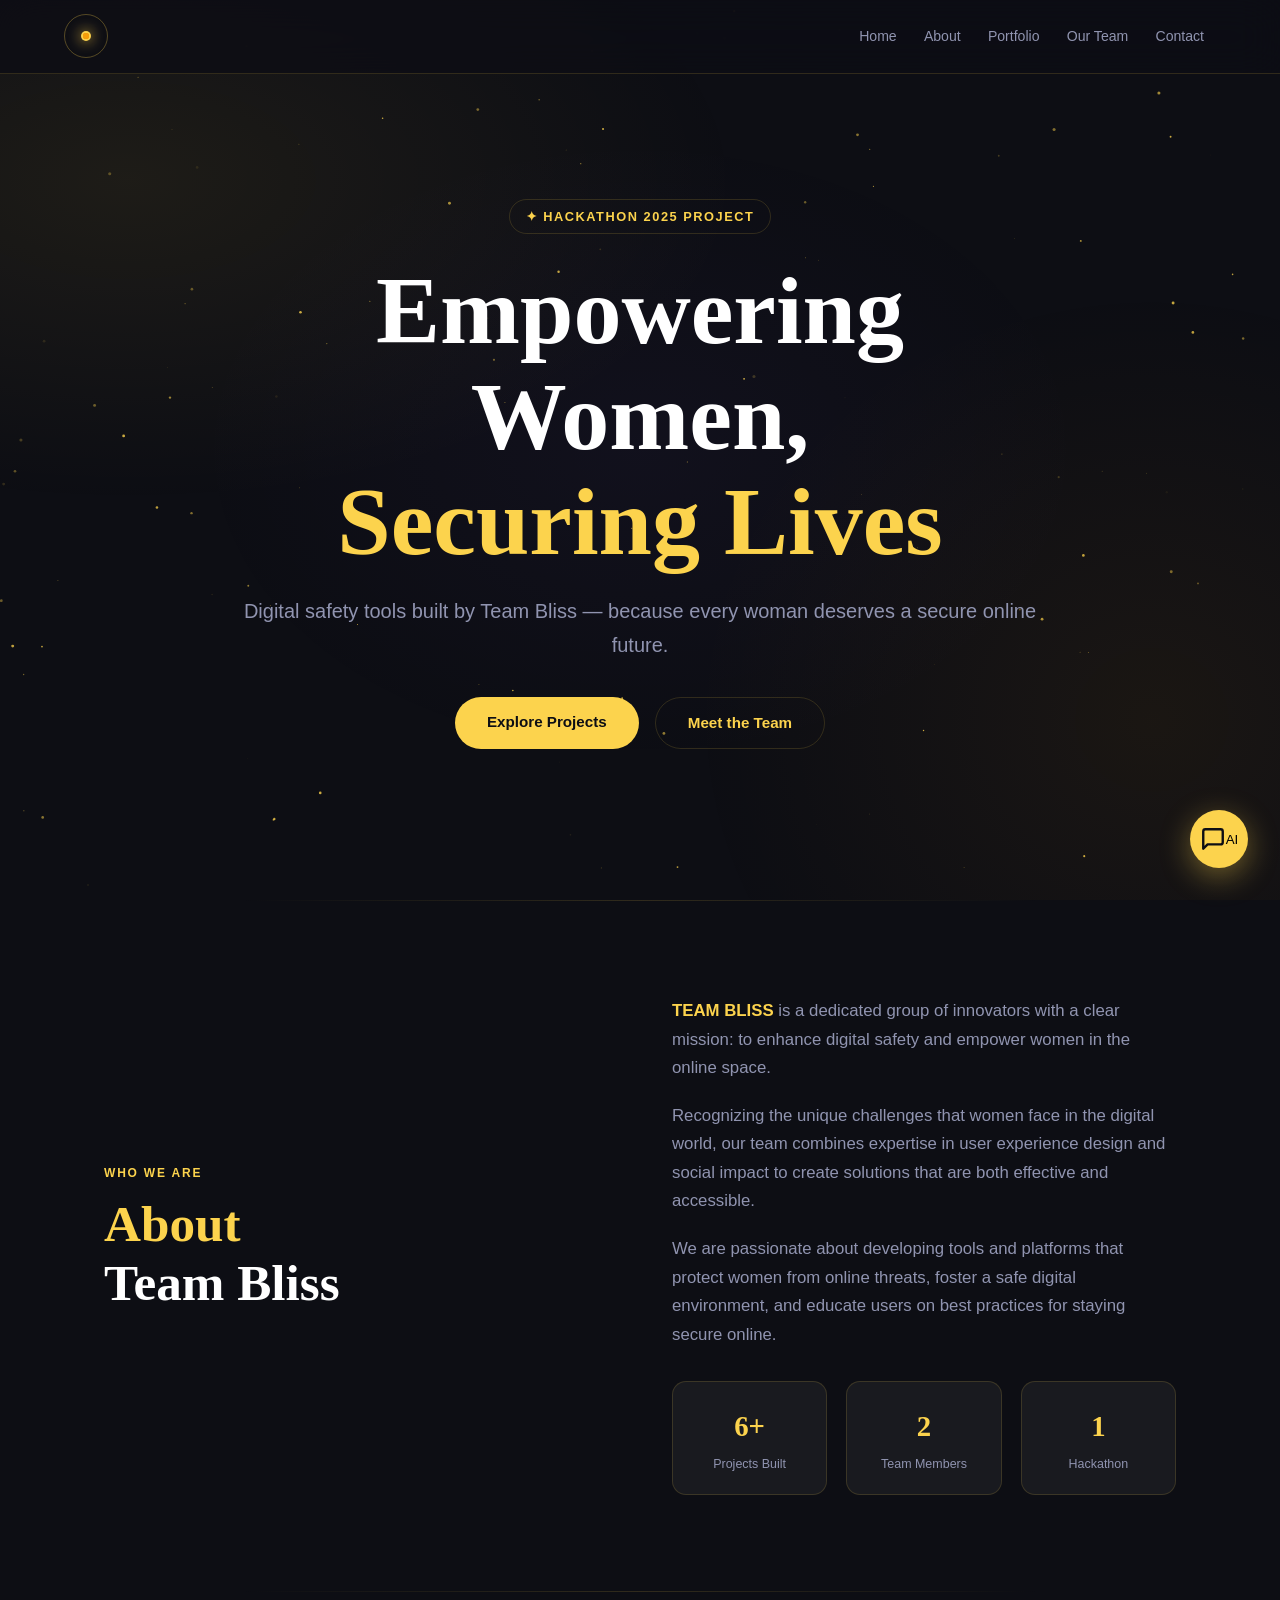
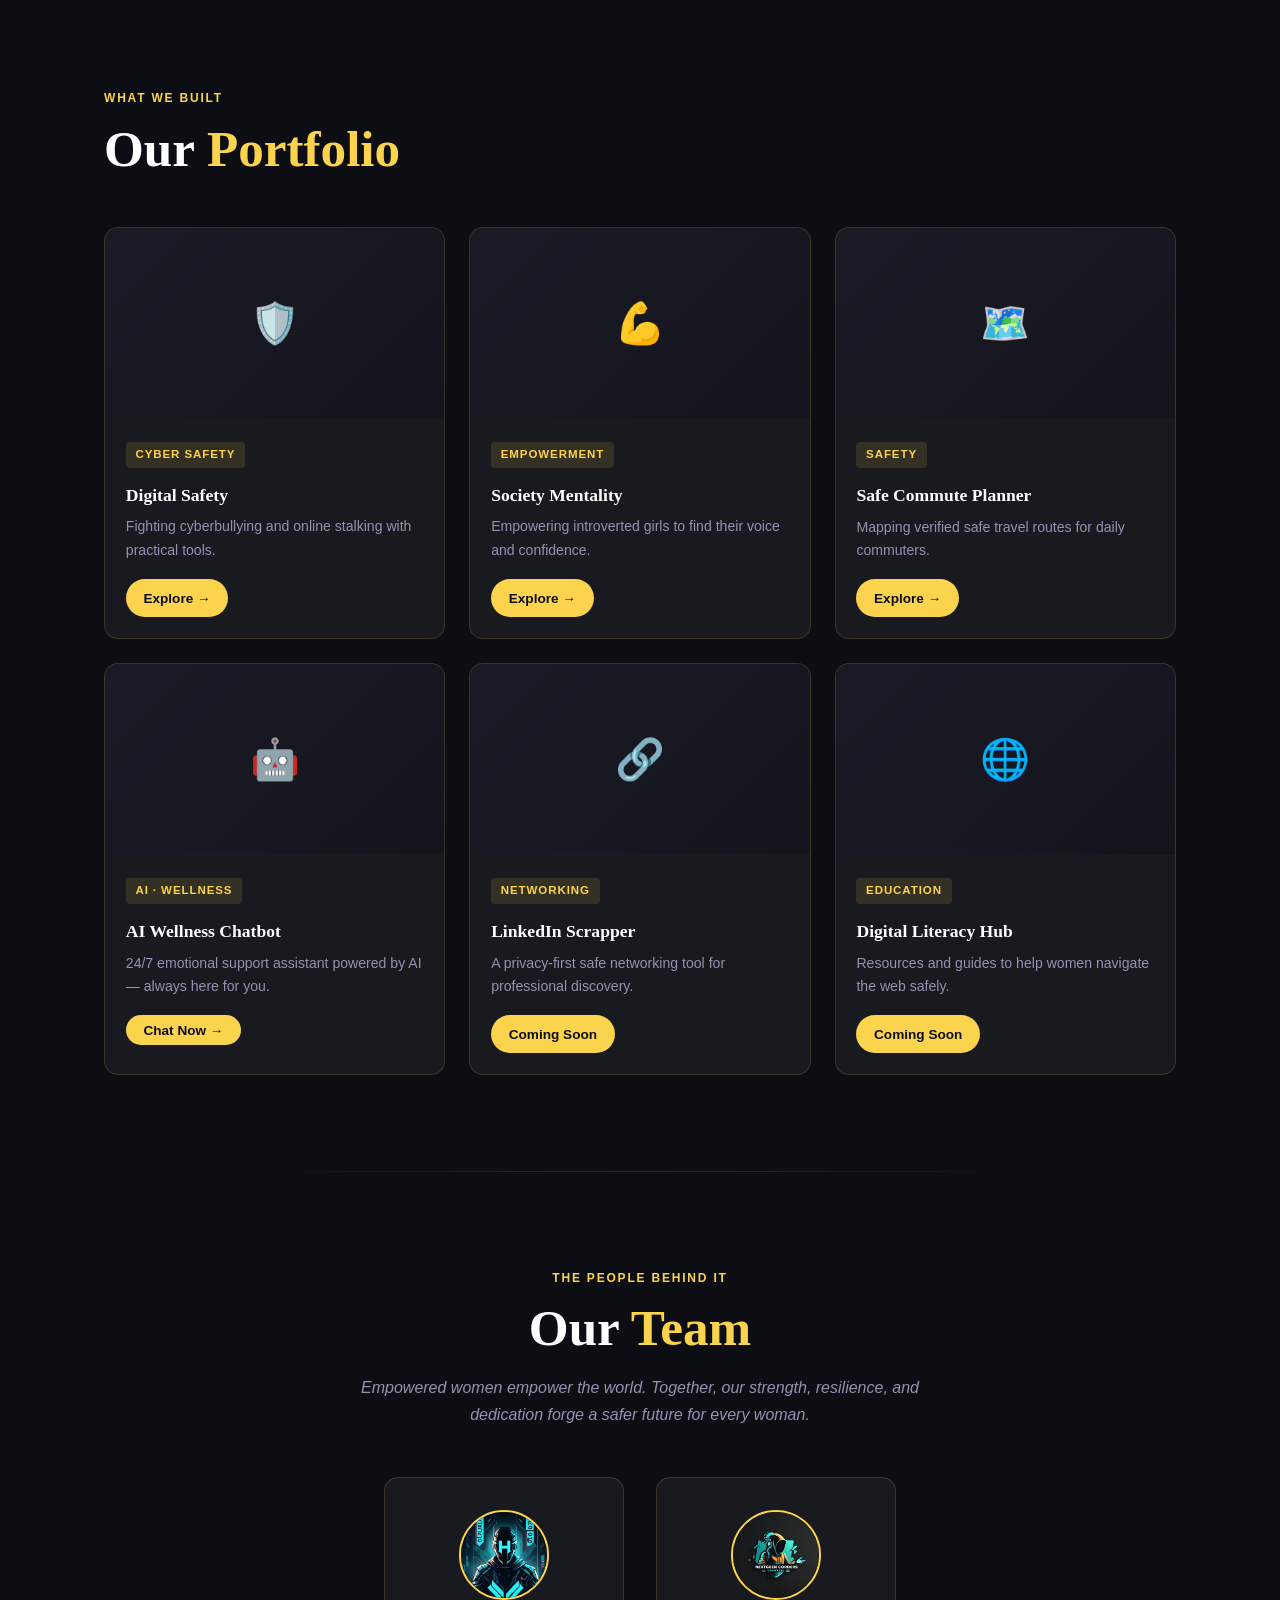
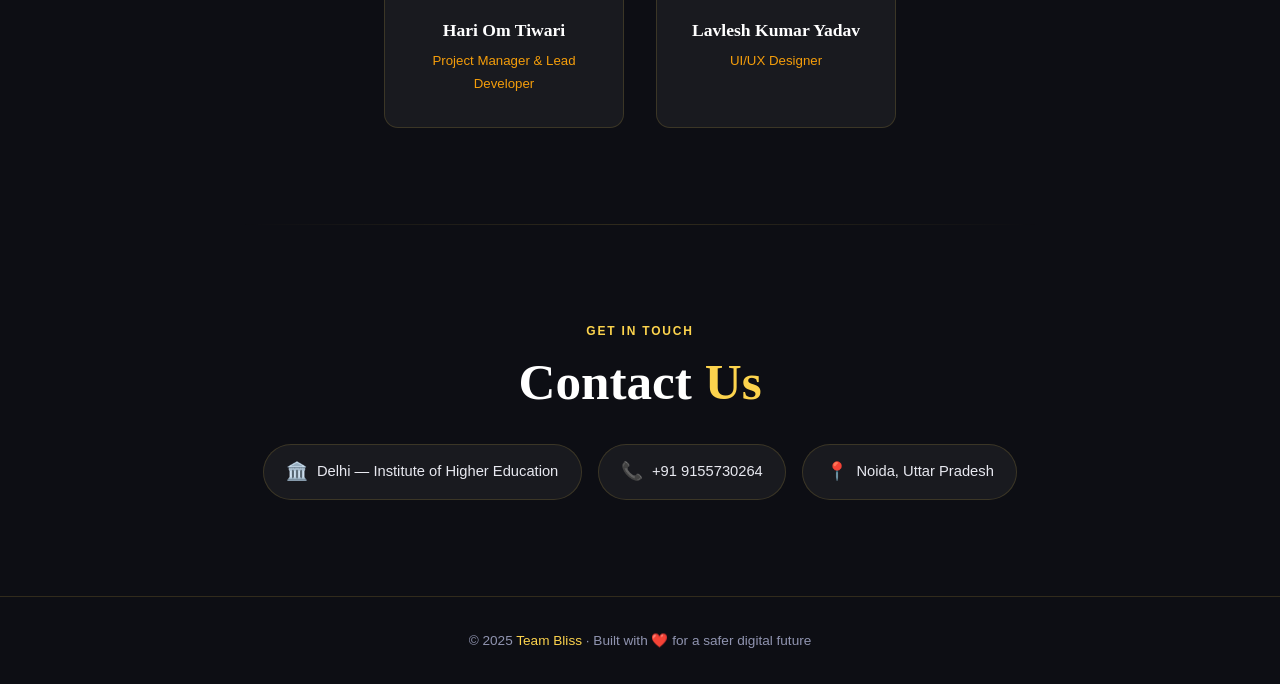
==== commit f0a55f7b: "Update index.html" ====
--- a/index.html
+++ b/index.html
@@ -14,7 +14,9 @@
   <canvas id="bg-canvas"></canvas>
   <div class="bg-mesh"></div>
 
-  <!-- HEADER -->
+  <!-- ══════════════════════════════
+       HEADER
+  ══════════════════════════════ -->
   <header id="main-header">
     <div class="orbit-container">
       <div class="orbit-ring"></div>
@@ -24,6 +26,7 @@
       <div class="orbit-dot"></div>
       <div class="orbit-dot"></div>
     </div>
+
     <nav>
       <ul>
         <li><a href="#home">Home</a></li>
@@ -33,12 +36,15 @@
         <li><a href="#contact">Contact</a></li>
       </ul>
     </nav>
+
     <button class="hamburger" id="hamburger" aria-label="Menu">
-      <span></span><span></span><span></span>
+      <span></span>
+      <span></span>
+      <span></span>
     </button>
   </header>
 
-  <!-- MOBILE NAV -->
+  <!-- MOBILE NAV OVERLAY -->
   <div class="mobile-nav" id="mobile-nav">
     <button class="close-btn" id="close-nav">✕</button>
     <a href="#home"      class="mob-link">Home</a>
@@ -48,13 +54,18 @@
     <a href="#contact"   class="mob-link">Contact</a>
   </div>
 
-  <!-- HERO -->
+  <!-- ══════════════════════════════
+       HERO SECTION
+  ══════════════════════════════ -->
   <section id="home">
     <div class="hero-particles" id="hero-particles"></div>
     <div class="hero-inner">
       <span class="hero-badge">✦ Hackathon 2025 Project</span>
       <h1>Empowering Women,<br><span>Securing Lives</span></h1>
-      <p class="hero-sub">Digital safety tools built by Team Bliss — because every woman deserves a secure online future.</p>
+      <p class="hero-sub">
+        Digital safety tools built by Team Bliss — because every woman
+        deserves a secure online future.
+      </p>
       <div class="hero-btns">
         <a href="#portfolio" class="btn-primary">Explore Projects</a>
         <a href="#about"     class="btn-outline">Meet the Team</a>
@@ -64,16 +75,36 @@
 
   <div class="section-divider"></div>
 
-  <!-- ABOUT -->
+  <!-- ══════════════════════════════
+       ABOUT SECTION
+  ══════════════════════════════ -->
   <section id="about">
     <div class="about-left reveal">
       <p class="section-label">Who We Are</p>
-      <h2 class="section-title"><span class="accent">About</span><br>Team Bliss</h2>
-    </div>
+      <h2 class="section-title">
+        <span class="accent">About</span><br>Team Bliss
+      </h2>
+    </div>
+
     <div class="about-right reveal from-right">
-      <p><strong>TEAM BLISS</strong> is a dedicated group of innovators with a clear mission: to enhance digital safety and empower women in the online space.</p>
-      <p>Recognizing the unique challenges that women face in the digital world, our team combines expertise in user experience design and social impact to create solutions that are both effective and accessible.</p>
-      <p>We're passionate about developing tools and platforms that protect women from online threats, foster a safe digital environment, and educate users on best practices for staying secure online.</p>
+      <p>
+        <strong>TEAM BLISS</strong> is a dedicated group of innovators
+        with a clear mission: to enhance digital safety and empower women
+        in the online space.
+      </p>
+      <p>
+        Recognizing the unique challenges that women face in the digital
+        world, our team combines expertise in user experience design and
+        social impact to create solutions that are both effective and
+        accessible.
+      </p>
+      <p>
+        We are passionate about developing tools and platforms that
+        protect women from online threats, foster a safe digital
+        environment, and educate users on best practices for staying
+        secure online.
+      </p>
+
       <div class="about-stats stagger-children">
         <div class="stat-box">
           <div class="num">6+</div>
@@ -93,12 +124,15 @@
 
   <div class="section-divider"></div>
 
-  <!-- PORTFOLIO -->
+  <!-- ══════════════════════════════
+       PORTFOLIO SECTION
+  ══════════════════════════════ -->
   <section id="portfolio">
     <div class="section-header reveal">
       <p class="section-label">What We Built</p>
       <h2 class="section-title">Our <span class="accent">Portfolio</span></h2>
     </div>
+
     <div class="portfolio-grid stagger-children">
 
       <div class="portfolio-box">
@@ -147,7 +181,7 @@
           <span class="portfolio-tag">Networking</span>
           <h3>LinkedIn Scrapper</h3>
           <p>A privacy-first safe networking tool for professional discovery.</p>
-          <a class="btn-card" href="#" target="_blank">Coming Soon</a>
+          <a class="btn-card" href="#">Coming Soon</a>
         </div>
       </div>
 
@@ -157,7 +191,7 @@
           <span class="portfolio-tag">Education</span>
           <h3>Digital Literacy Hub</h3>
           <p>Resources and guides to help women navigate the web safely.</p>
-          <a class="btn-card" href="#" target="_blank">Coming Soon</a>
+          <a class="btn-card" href="#">Coming Soon</a>
         </div>
       </div>
 
@@ -166,74 +200,115 @@
 
   <div class="section-divider"></div>
 
-  <!-- TEAM -->
+  <!-- ══════════════════════════════
+       TEAM SECTION
+  ══════════════════════════════ -->
   <section id="team">
     <p class="section-label reveal">The People Behind It</p>
     <h2 class="section-title reveal">Our <span class="accent">Team</span></h2>
-    <p class="team-sub reveal from-bottom">Empowered women empower the world. Together, our strength, resilience, and dedication forge a safer future for every woman.</p>
+    <p class="team-sub reveal from-bottom">
+      Empowered women empower the world. Together, our strength,
+      resilience, and dedication forge a safer future for every woman.
+    </p>
+
     <div class="team-grid stagger-children">
+
       <div class="team-box">
-        <img class="team-avatar" src="hariomtiwari.jpg" alt="Hari Om Tiwari"
-          onerror="this.style.display='none';this.nextElementSibling.style.display='flex'">
+        <img
+          class="team-avatar"
+          src="hariomtiwari.jpg"
+          alt="Hari Om Tiwari"
+          onerror="this.style.display='none';this.nextElementSibling.style.display='flex'"
+        >
         <div class="team-avatar fallback-avatar">H</div>
         <h3>Hari Om Tiwari</h3>
-        <div class="team-role">Project Manager & Lead Developer</div>
-      </div>
+        <div class="team-role">Project Manager &amp; Lead Developer</div>
+      </div>
+
       <div class="team-box">
-        <img class="team-avatar" src="lavleshkumar.jpg" alt="Lavlesh Kumar Yadav"
-          onerror="this.style.display='none';this.nextElementSibling.style.display='flex'">
+        <img
+          class="team-avatar"
+          src="lavleshkumar.jpg"
+          alt="Lavlesh Kumar Yadav"
+          onerror="this.style.display='none';this.nextElementSibling.style.display='flex'"
+        >
         <div class="team-avatar fallback-avatar">L</div>
         <h3>Lavlesh Kumar Yadav</h3>
         <div class="team-role">UI/UX Designer</div>
       </div>
+
     </div>
   </section>
 
   <div class="section-divider"></div>
 
-  <!-- CONTACT -->
+  <!-- ══════════════════════════════
+       CONTACT SECTION
+  ══════════════════════════════ -->
   <section id="contact">
     <p class="section-label reveal">Get in Touch</p>
     <h2 class="section-title reveal">Contact <span class="accent">Us</span></h2>
+
     <div class="contact-chips stagger-children">
-      <div class="chip"><span class="chip-icon">🏛️</span> Delhi — Institute of Higher Education</div>
-      <div class="chip"><span class="chip-icon">📞</span> +91 9155730264</div>
-      <div class="chip"><span class="chip-icon">📍</span> Noida, Uttar Pradesh</div>
-    </div>
-  </section>
-
-  <!-- FOOTER -->
+      <div class="chip">
+        <span class="chip-icon">🏛️</span>
+        Delhi — Institute of Higher Education
+      </div>
+      <div class="chip">
+        <span class="chip-icon">📞</span>
+        +91 9155730264
+      </div>
+      <div class="chip">
+        <span class="chip-icon">📍</span>
+        Noida, Uttar Pradesh
+      </div>
+    </div>
+  </section>
+
+  <!-- ══════════════════════════════
+       FOOTER
+  ══════════════════════════════ -->
   <footer>
     <p>© 2025 <span>Team Bliss</span> · Built with ❤️ for a safer digital future</p>
   </footer>
 
-  <!-- CHATBOT TOGGLE BUTTON -->
+  <!-- ══════════════════════════════
+       CHATBOT TOGGLE BUTTON
+  ══════════════════════════════ -->
   <button id="chat-toggle" aria-label="Open AI Chat" title="Chat with Bliss AI">
-    <svg viewBox="0 0 24 24" fill="none" stroke="#0d0e14" stroke-width="2.2" stroke-linecap="round" stroke-linejoin="round">
+    <svg viewBox="0 0 24 24" fill="none" stroke="#0d0e14" stroke-width="2.2"
+         stroke-linecap="round" stroke-linejoin="round">
       <path d="M21 15a2 2 0 0 1-2 2H7l-4 4V5a2 2 0 0 1 2-2h14a2 2 0 0 1 2 2z"/>
     </svg>
+    <span class="chat-badge">AI</span>
   </button>
 
-  <!-- CHATBOT WINDOW -->
+  <!-- ══════════════════════════════
+       CHATBOT WINDOW
+  ══════════════════════════════ -->
   <div id="chat-window" role="dialog" aria-label="Bliss AI Chatbot">
+
     <div class="chat-header">
-      <div class="chat-avatar">🤖</div>
-      <div>
+      <div class="chat-avatar-icon">🤖</div>
+      <div class="chat-header-info">
         <div class="chat-title">Bliss AI — Wellness Bot</div>
         <div class="chat-status">Online &amp; Ready</div>
       </div>
-      <button class="chat-close" id="chat-close-btn">✕</button>
-    </div>
-    <div class="chat-messages" id="chat-messages"></div>
-    <div class="chat-input-area">
-      <input id="chat-input" type="text" placeholder="Type a message…" autocomplete="off" maxlength="500" />
-      <button id="chat-send" aria-label="Send">
-        <svg viewBox="0 0 24 24" fill="none" stroke="#0d0e14" stroke-width="2.5" stroke-linecap="round" stroke-linejoin="round">
-          <line x1="22" y1="2" x2="11" y2="13"/>
-          <polygon points="22 2 15 22 11 13 2 9 22 2"/>
-        </svg>
-      </button>
-    </div>
+      <button class="chat-close" id="chat-close-btn" aria-label="Close chat">✕</button>
+    </div>
+
+    <div class="chat-iframe-wrapper">
+      <iframe
+        src="https://www.chatbase.co/chatbot-iframe/5cf0I5o0EWEqnd6MA-tem"
+        width="100%"
+        height="100%"
+        frameborder="0"
+        allow="microphone"
+        title="Bliss AI Wellness Chatbot"
+        loading="lazy"
+      ></iframe>
+    </div>
+
   </div>
 
   <script src="script.js"></script>
